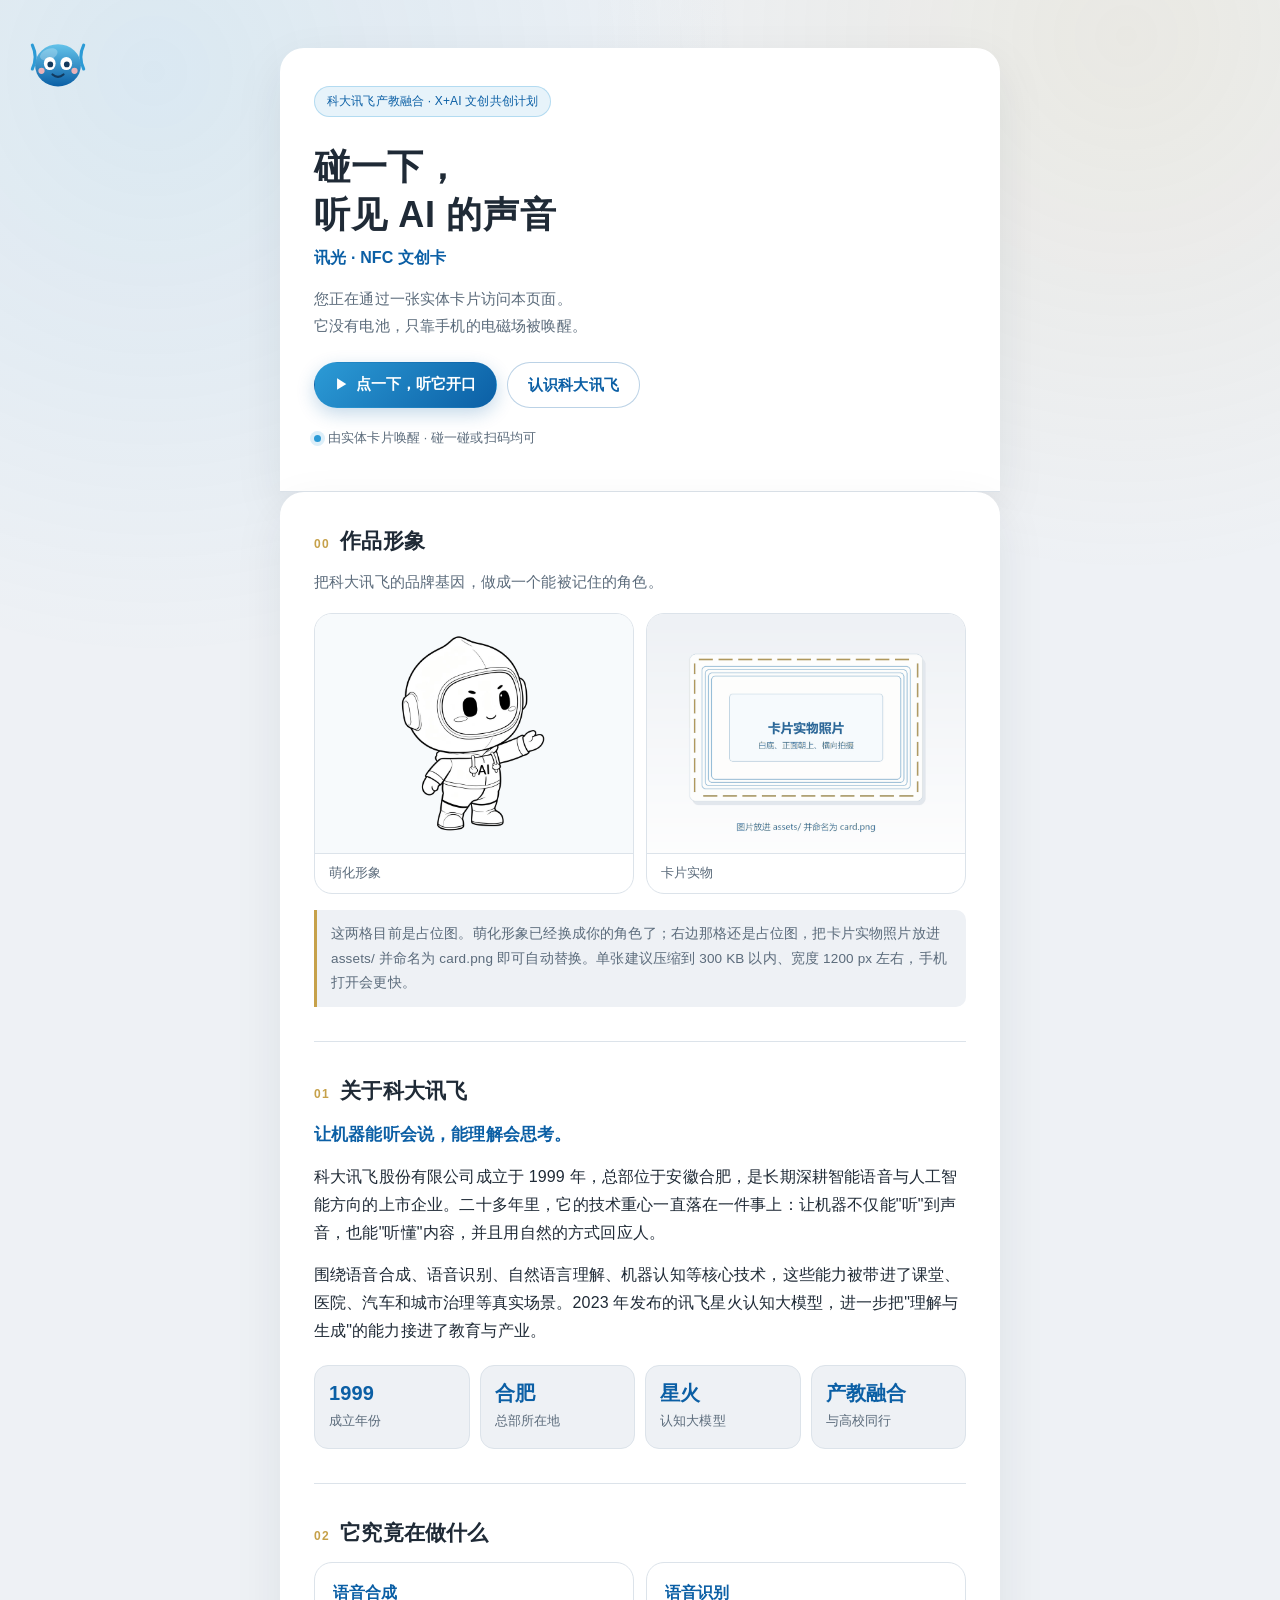
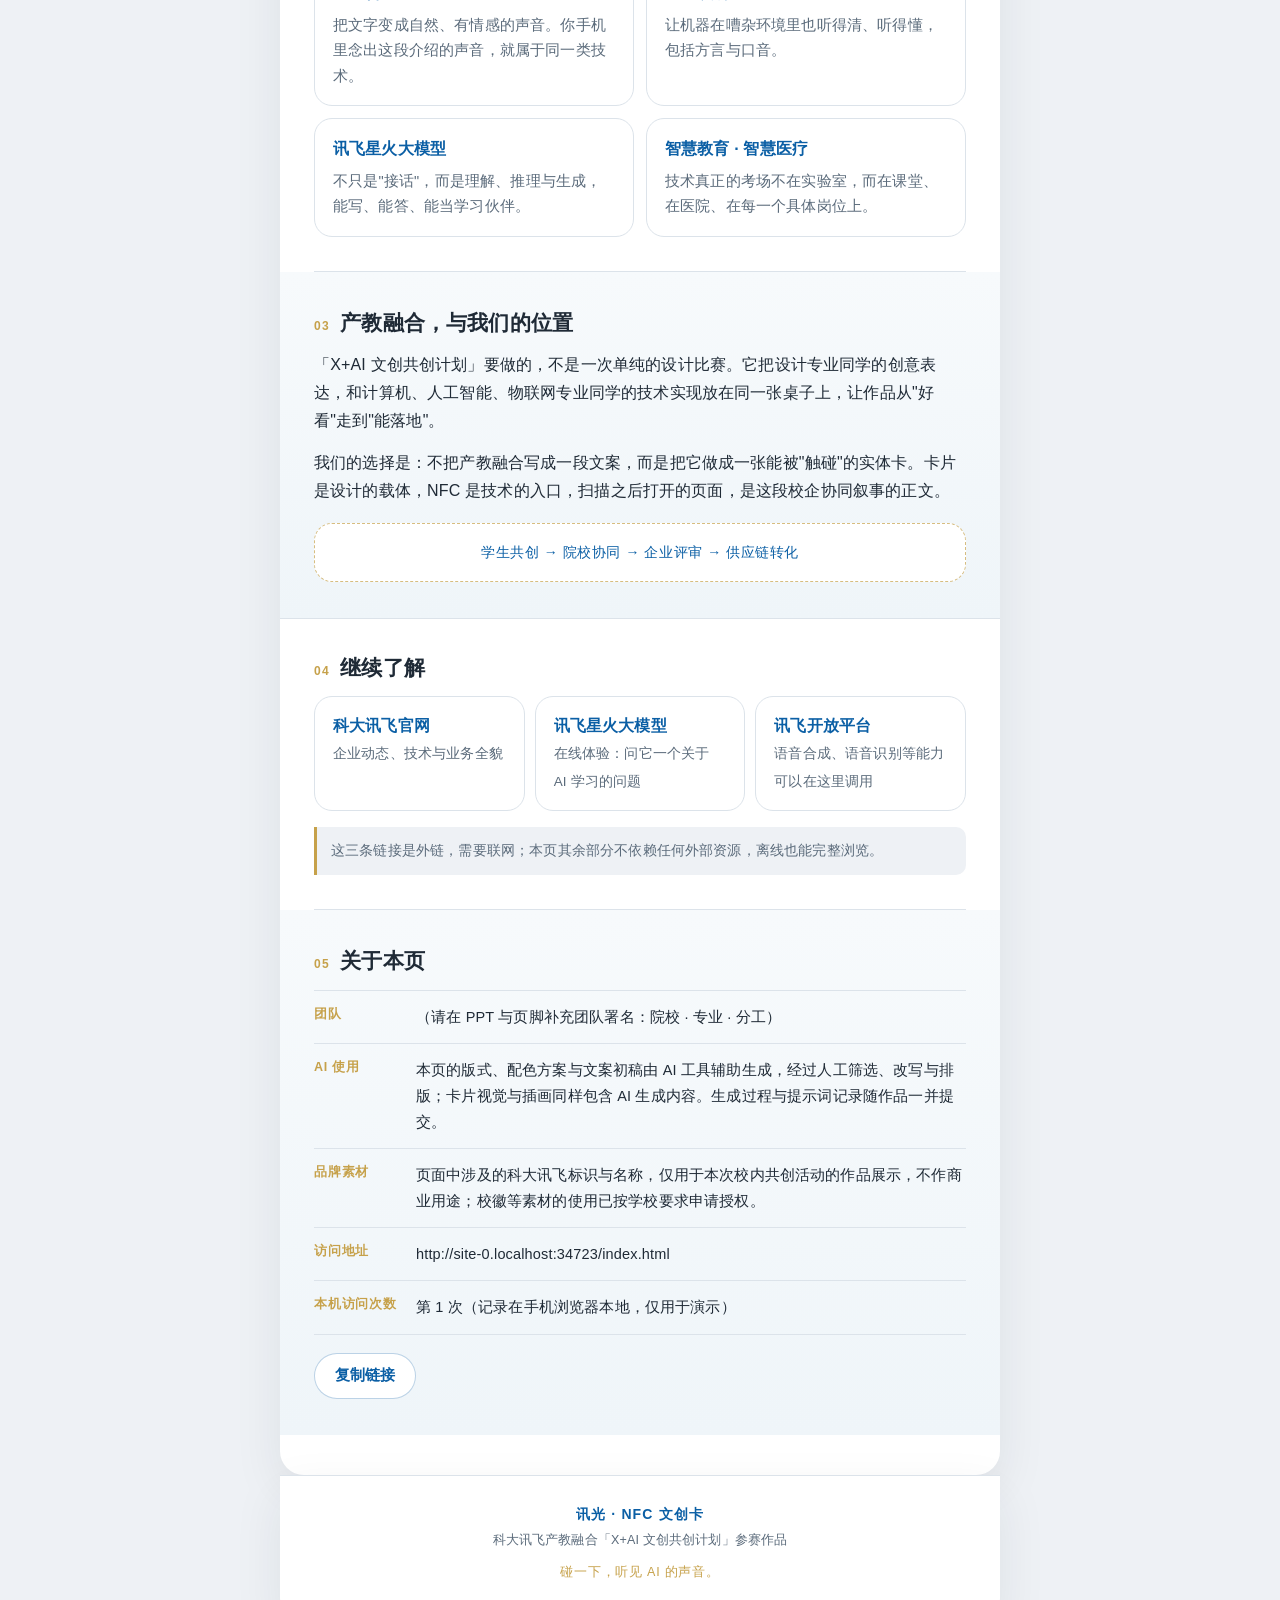
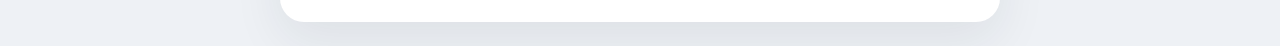
==== index.html @ 46e85885 "Remove voice section; new SVG mascot guide with auto hints and tap-to-close" ====
<!DOCTYPE html>
<html lang="zh-CN">
<head>
<meta charset="utf-8">
<meta name="viewport" content="width=device-width, initial-scale=1, viewport-fit=cover">
<title>讯光 · NFC 文创卡 | 科大讯飞产教融合 X+AI 共创计划</title>
<meta name="description" content="一张可以用手机碰开的文创卡：碰一下，认识科大讯飞，也看见产教融合里的自己。">
<meta name="theme-color" content="#0B5FA5">
<link rel="icon" href="assets/icon.svg" type="image/svg+xml">
<link rel="stylesheet" href="styles.css">
<noscript><style>[data-reveal]{opacity:1 !important;transform:none !important}</style></noscript>
</head>
<body>

<!-- ===================================================================
     作品：讯光 · NFC 文创卡
     用途：科大讯飞产教融合「X+AI 文创共创计划」参赛作品
     说明：纯静态页面，不依赖任何外部 CDN；联网或断网都能打开
     =================================================================== -->

<div class="grain" aria-hidden="true"></div>

<header class="hero">
  <div class="hero-top">
    <span class="badge">科大讯飞产教融合 · X+AI 文创共创计划</span>
  </div>

  

  <h1 class="hero-title">碰一下，<br>听见 AI 的声音</h1>
  <p class="hero-sub">讯光 · NFC 文创卡</p>
  <p class="hero-desc">您正在通过一张实体卡片访问本页面。<br>它没有电池，只靠手机的电磁场被唤醒。</p>

  <div class="hero-actions">
    <button id="tts-btn" class="btn btn-primary" type="button">
      <span class="btn-icon" aria-hidden="true">▶</span><span id="tts-label">点一下，听它开口</span>
    </button>
    <a class="btn btn-ghost" href="#about">认识科大讯飞</a>
  </div>

  <p class="hero-voice" id="hero-voice" hidden>
    <span class="bars" aria-hidden="true"><i></i><i></i><i></i><i></i><i></i></span>
    <span id="hero-voice-text">正在朗读…</span>
  </p>
  <p class="hero-more" id="hero-more" hidden><a href="#about">继续了解 →</a></p>

  <p class="nfc-flag"><span class="dot" aria-hidden="true"></span>由实体卡片唤醒 · 碰一碰或扫码均可</p>
</header>

<main>

  <section class="block showcase" id="showcase" data-reveal>
    <h2><span class="num">00</span>作品形象</h2>
    <p class="muted">把科大讯飞的品牌基因，做成一个能被记住的角色。</p>
    <div class="shots">
      <figure class="shot">
        <img src="assets/mascot.png" alt="科大讯飞萌化形象" loading="lazy">
        <figcaption>萌化形象</figcaption>
      </figure>
      <figure class="shot">
        <img src="assets/card.png" alt="NFC 文创卡实物照片" loading="lazy">
        <figcaption>卡片实物</figcaption>
      </figure>
    </div>
    <p class="hint">这两格目前是占位图。萌化形象已经换成你的角色了；右边那格还是占位图，把卡片实物照片放进 assets/ 并命名为 card.png 即可自动替换。单张建议压缩到 300 KB 以内、宽度 1200 px 左右，手机打开会更快。</p>
  </section>

  <section class="block" id="about" data-reveal>
    <h2><span class="num">01</span>关于科大讯飞</h2>
    <p class="lead">让机器能听会说，能理解会思考。</p>
    <!-- 以下事实性内容请以讯飞官方资料为准后定稿 -->
    <p>科大讯飞股份有限公司成立于 1999 年，总部位于安徽合肥，是长期深耕智能语音与人工智能方向的上市企业。二十多年里，它的技术重心一直落在一件事上：让机器不仅能"听"到声音，也能"听懂"内容，并且用自然的方式回应人。</p>
    <p>围绕语音合成、语音识别、自然语言理解、机器认知等核心技术，这些能力被带进了课堂、医院、汽车和城市治理等真实场景。2023 年发布的讯飞星火认知大模型，进一步把"理解与生成"的能力接进了教育与产业。</p>

    <ul class="facts">
      <li><strong>1999</strong><span>成立年份</span></li>
      <li><strong>合肥</strong><span>总部所在地</span></li>
      <li><strong>星火</strong><span>认知大模型</span></li>
      <li><strong>产教融合</strong><span>与高校同行</span></li>
    </ul>
  </section>

  <section class="block" data-reveal>
    <h2><span class="num">02</span>它究竟在做什么</h2>
    <div class="cards">
      <article class="card">
        <h3>语音合成</h3>
        <p>把文字变成自然、有情感的声音。你手机里念出这段介绍的声音，就属于同一类技术。</p>
      </article>
      <article class="card">
        <h3>语音识别</h3>
        <p>让机器在嘈杂环境里也听得清、听得懂，包括方言与口音。</p>
      </article>
      <article class="card">
        <h3>讯飞星火大模型</h3>
        <p>不只是"接话"，而是理解、推理与生成，能写、能答、能当学习伙伴。</p>
      </article>
      <article class="card">
        <h3>智慧教育 · 智慧医疗</h3>
        <p>技术真正的考场不在实验室，而在课堂、在医院、在每一个具体岗位上。</p>
      </article>
    </div>
  </section>

  <section class="block block-tint" data-reveal>
    <h2><span class="num">03</span>产教融合，与我们的位置</h2>
    <p>「X+AI 文创共创计划」要做的，不是一次单纯的设计比赛。它把设计专业同学的创意表达，和计算机、人工智能、物联网专业同学的技术实现放在同一张桌子上，让作品从"好看"走到"能落地"。</p>
    <p>我们的选择是：不把产教融合写成一段文案，而是把它做成一张能被"触碰"的实体卡。卡片是设计的载体，NFC 是技术的入口，扫描之后打开的页面，是这段校企协同叙事的正文。</p>
    <div class="quote">
      <p>学生共创 → 院校协同 → 企业评审 → 供应链转化</p>
    </div>
  </section>

  


  <section class="block" data-reveal>
    <h2><span class="num">04</span>继续了解</h2>
    <div class="links">
      <a class="link-card" href="https://www.iflytek.com/" target="_blank" rel="noreferrer">
        <strong>科大讯飞官网</strong><span>企业动态、技术与业务全貌</span>
      </a>
      <a class="link-card" href="https://xinghuo.xfyun.cn/" target="_blank" rel="noreferrer">
        <strong>讯飞星火大模型</strong><span>在线体验：问它一个关于 AI 学习的问题</span>
      </a>
      <a class="link-card" href="https://www.xfyun.cn/" target="_blank" rel="noreferrer">
        <strong>讯飞开放平台</strong><span>语音合成、语音识别等能力可以在这里调用</span>
      </a>
    </div>
    <p class="hint">这三条链接是外链，需要联网；本页其余部分不依赖任何外部资源，离线也能完整浏览。</p>
  </section>

  <section class="block block-tint" id="about-page" data-reveal>
    <h2><span class="num">05</span>关于本页</h2>
    <div class="spec">
      <div class="spec-row"><span class="spec-k">团队</span><span class="spec-v" id="team-line">（请在 PPT 与页脚补充团队署名：院校 · 专业 · 分工）</span></div>
      <div class="spec-row"><span class="spec-k">AI 使用</span><span class="spec-v">本页的版式、配色方案与文案初稿由 AI 工具辅助生成，经过人工筛选、改写与排版；卡片视觉与插画同样包含 AI 生成内容。生成过程与提示词记录随作品一并提交。</span></div>
      <div class="spec-row"><span class="spec-k">品牌素材</span><span class="spec-v">页面中涉及的科大讯飞标识与名称，仅用于本次校内共创活动的作品展示，不作商业用途；校徽等素材的使用已按学校要求申请授权。</span></div>
      <div class="spec-row"><span class="spec-k">访问地址</span><span class="spec-v" id="origin-line">—</span></div>
      <div class="spec-row"><span class="spec-k">本机访问次数</span><span class="spec-v" id="visit-line">—</span></div>
    </div>
    <div class="share-row">
      <button id="copy-btn" class="btn btn-ghost" type="button">复制链接</button>
    </div>
  </section>

</main>

<footer class="foot">
  <p class="foot-title">讯光 · NFC 文创卡</p>
  <p>科大讯飞产教融合「X+AI 文创共创计划」参赛作品</p>
  <p class="foot-note">碰一下，听见 AI 的声音。</p>
</footer>

<!-- ============================ 浮窗导览员 ============================ -->
<audio id="voice-audio" preload="auto" src="assets/voice/line01.mp3"></audio>

<div class="buddy-wrap" id="buddy-wrap">
  <div class="buddy-menu" id="buddy-menu" hidden role="menu" aria-label="快捷动作">
    <button type="button" role="menuitem" data-go="#about" data-say="assets/voice/nav01.mp3"
            data-text="好，我们去看科大讯飞在做什么。">带我看讯飞在做什么</button>
    <button type="button" role="menuitem" data-say="assets/voice/nav02.mp3" data-then-hook="1"
            data-text="这就是这张卡的声音，一起听。">听听我能念什么</button>
    <button type="button" role="menuitem" data-go="#showcase" data-say="assets/voice/nav03.mp3"
            data-text="先看看我长什么样。">先看看我长什么样</button>
    <button type="button" role="menuitem" data-go="#about-page" data-say="assets/voice/nav04.mp3"
            data-text="这个作品的来龙去脉，都写在这一页。">这个作品的来龙去脉</button>
  </div>
  <p class="buddy-bubble" id="buddy-bubble" hidden></p>
  <div class="buddy" id="buddy" role="button" tabindex="0"
       aria-label="页面向导：点一下打开快捷动作，再点一下收起，长按可以和我说话"></div>
</div>

<script src="app.js"></script>
</body>
</html>
---- styles.css ----
/* =====================================================================
   讯光 · NFC 文创卡 —— 页面样式
   配色与实体卡同源：白底 + 沉金饰边 + 青蓝图文
   ===================================================================== */

:root{
  --paper:#FFFFFF;
  --mist:#EEF1F5;
  --ink:#1F2A36;
  --ink-soft:#5B6B7B;
  --blue:#0B5FA5;
  --blue-deep:#083F6E;
  --cyan:#2C9BD6;
  --cyan-soft:#E7F3FA;
  --gold:#C6A14A;
  --line:#DCE3EA;
  --radius:18px;
  --maxw:720px;
}

*{box-sizing:border-box}

html{-webkit-text-size-adjust:100%}

body{
  margin:0;
  background:var(--mist);
  color:var(--ink);
  font-family:"PingFang SC","HarmonyOS Sans SC","Microsoft YaHei","Noto Sans SC",
              -apple-system,BlinkMacSystemFont,"Segoe UI",Roboto,sans-serif;
  font-size:16px;
  line-height:1.75;
  letter-spacing:.01em;
  -webkit-font-smoothing:antialiased;
}

.grain{
  position:fixed;inset:0;pointer-events:none;z-index:0;
  background:
    radial-gradient(circle at 12% 8%,rgba(44,155,214,.10),transparent 42%),
    radial-gradient(circle at 88% 4%,rgba(198,161,74,.10),transparent 38%);
}

/* ------------------------------------------------------------ 结构 */
.hero,main,.foot{position:relative;z-index:1}

.hero,main{
  max-width:var(--maxw);
  margin:0 auto;
  background:var(--paper);
}

main{padding:0 22px 34px}

/* ------------------------------------------------------------ 封面 */
.hero{
  padding:30px 22px 34px;
  border-bottom:1px solid var(--line);
  text-align:left;
}

.hero-top{display:flex;justify-content:space-between;align-items:center;gap:12px}

.badge{
  display:inline-block;
  font-size:12px;
  line-height:1.6;
  color:var(--blue);
  background:var(--cyan-soft);
  border:1px solid rgba(44,155,214,.28);
  border-radius:999px;
  padding:5px 12px;
}

.hero-title{
  margin:26px 0 6px;
  font-size:30px;
  line-height:1.32;
  letter-spacing:.02em;
  font-weight:700;
}

.hero-sub{
  margin:0;
  font-size:16px;
  color:var(--blue);
  font-weight:600;
}

.hero-desc{
  margin:14px 0 0;
  color:var(--ink-soft);
  font-size:14.5px;
  line-height:1.85;
}

.hero-actions{
  display:flex;
  flex-wrap:wrap;
  gap:10px;
  margin-top:22px;
}

.nfc-flag{
  display:inline-flex;
  align-items:center;
  gap:7px;
  margin:20px 0 0;
  font-size:12.5px;
  color:var(--ink-soft);
}

.dot{
  width:7px;height:7px;border-radius:50%;
  background:var(--cyan);
  box-shadow:0 0 0 4px rgba(44,155,214,.16);
  animation:pulse 2.4s ease-in-out infinite;
}

@keyframes pulse{
  0%,100%{box-shadow:0 0 0 4px rgba(44,155,214,.16)}
  50%{box-shadow:0 0 0 9px rgba(44,155,214,.04)}
}

/* ------------------------------------------------------------ 按钮 */
.btn{
  display:inline-flex;
  align-items:center;
  justify-content:center;
  gap:8px;
  min-height:46px;
  padding:0 20px;
  border-radius:999px;
  border:1px solid transparent;
  font-size:15px;
  font-weight:600;
  font-family:inherit;
  text-decoration:none;
  cursor:pointer;
  transition:transform .15s ease,box-shadow .2s ease,background .2s ease;
}

.btn:active{transform:translateY(1px)}

.btn-primary{
  color:#fff;
  background:linear-gradient(135deg,var(--cyan),var(--blue));
  box-shadow:0 6px 18px rgba(11,95,165,.24);
}

.btn-ghost{
  color:var(--blue);
  background:#fff;
  border-color:rgba(11,95,165,.28);
}

.btn-ghost:hover{background:var(--cyan-soft)}

.btn-light{color:var(--blue-deep);background:#fff}

.btn-outline-light{
  color:#fff;background:transparent;border-color:rgba(255,255,255,.55);
}

.btn-icon{font-size:13px}

/* ------------------------------------------------------------ 章节 */
.block{
  padding:34px 0;
  border-bottom:1px solid var(--line);
}

.block:last-of-type{border-bottom:none}

.block h2{
  display:flex;
  align-items:baseline;
  gap:10px;
  margin:0 0 14px;
  font-size:21px;
  line-height:1.4;
  font-weight:700;
}

.block h2 .num{
  font-size:12px;
  font-weight:700;
  letter-spacing:.12em;
  color:var(--gold);
}

.block p{margin:0 0 14px;color:var(--ink)}

.block p:last-child{margin-bottom:0}

.lead{
  font-size:17px;
  font-weight:600;
  color:var(--blue) !important;
}

.muted{color:var(--ink-soft) !important;font-size:14.5px}

.small{font-size:13.5px;color:var(--ink-soft) !important;line-height:1.8}

.hint{
  margin-top:16px !important;
  padding:12px 14px;
  font-size:13.5px;
  line-height:1.8;
  color:var(--ink-soft) !important;
  background:var(--mist);
  border-left:3px solid var(--gold);
  border-radius:0 10px 10px 0;
}

.block-tint{
  margin:0 -22px;
  padding:34px 22px;
  background:linear-gradient(180deg,#F7FAFC,#EFF5F9);
}

.block-deep{
  margin:0 -22px;
  padding:34px 22px;
  color:#fff;
  background:linear-gradient(150deg,var(--blue-deep),var(--blue));
}

.block-deep h2{color:#fff}

.block-deep h2 .num{color:rgba(255,255,255,.6)}

.block-deep p{color:rgba(255,255,255,.92)}

/* ------------------------------------------------------------ 数据条 */
.facts{
  display:grid;
  grid-template-columns:repeat(2,1fr);
  gap:10px;
  margin:20px 0 0;
  padding:0;
  list-style:none;
}

.facts li{
  padding:14px;
  background:var(--mist);
  border-radius:14px;
  border:1px solid var(--line);
}

.facts strong{
  display:block;
  font-size:20px;
  line-height:1.3;
  color:var(--blue);
}

.facts span{font-size:12.5px;color:var(--ink-soft)}

/* ------------------------------------------------------------ 卡片 */
.cards{
  display:grid;
  grid-template-columns:1fr;
  gap:12px;
}

.card{
  padding:16px 18px;
  background:#fff;
  border:1px solid var(--line);
  border-radius:var(--radius);
  transition:border-color .2s ease,transform .2s ease,box-shadow .2s ease;
}

.card:hover{
  border-color:rgba(44,155,214,.45);
  transform:translateY(-2px);
  box-shadow:0 10px 24px rgba(31,42,54,.07);
}

.card h3{
  margin:0 0 6px;
  font-size:16px;
  font-weight:700;
  color:var(--blue);
}

.card p{margin:0;font-size:14.5px;color:var(--ink-soft)}

/* ------------------------------------------------------------ 引言 */
.quote{
  margin-top:18px;
  padding:16px 18px;
  background:#fff;
  border:1px dashed rgba(198,161,74,.7);
  border-radius:var(--radius);
}

.quote p{
  margin:0;
  font-size:14px;
  text-align:center;
  color:var(--blue);
  letter-spacing:.04em;
}

/* ------------------------------------------------------------ 规格表 */
.spec{border-top:1px solid var(--line)}

.spec-row{
  display:grid;
  grid-template-columns:1fr;
  gap:2px;
  padding:13px 0;
  border-bottom:1px solid var(--line);
}

.spec-k{
  font-size:12.5px;
  font-weight:700;
  letter-spacing:.06em;
  color:var(--gold);
}

.spec-v{font-size:14.5px;line-height:1.8;color:var(--ink)}

/* ------------------------------------------------------------ 语音区 */
.voice{display:flex;flex-wrap:wrap;gap:10px;margin:6px 0 16px}

/* ------------------------------------------------------------ 链接 */
.links{display:grid;grid-template-columns:1fr;gap:10px}

.link-card{
  display:block;
  padding:15px 18px;
  background:#fff;
  border:1px solid var(--line);
  border-radius:var(--radius);
  text-decoration:none;
  color:inherit;
  transition:border-color .2s ease,transform .2s ease;
}

.link-card:hover{border-color:rgba(44,155,214,.5);transform:translateY(-2px)}

.link-card strong{
  display:block;
  font-size:15.5px;
  color:var(--blue);
}

.link-card span{font-size:13.5px;color:var(--ink-soft)}

/* ------------------------------------------------------------ 分享 */
.share-row{display:flex;flex-wrap:wrap;gap:10px;margin-top:18px}

/* ------------------------------------------------------------ 页脚 */
.foot{
  max-width:var(--maxw);
  margin:0 auto;
  padding:26px 22px 40px;
  background:var(--paper);
  border-top:1px solid var(--line);
  text-align:center;
}

.foot p{margin:0 0 4px;font-size:12.5px;color:var(--ink-soft)}

.foot-title{
  font-size:14px !important;
  font-weight:700;
  color:var(--blue) !important;
  letter-spacing:.08em;
}

.foot-note{margin-top:10px !important;color:var(--gold) !important;letter-spacing:.06em}

/* ------------------------------------------------------------ 入场动画 */
[data-reveal]{
  opacity:0;
  transform:translateY(14px);
  transition:opacity .6s ease,transform .6s ease;
}

[data-reveal].is-visible{opacity:1;transform:none}

@media (prefers-reduced-motion:reduce){
  [data-reveal]{opacity:1;transform:none;transition:none}
  .dot{animation:none}
}

/* ------------------------------------------------------------ 大屏 */
@media (min-width:760px){
  body{padding:24px 0}

  .hero,main,.foot{
    border-radius:24px;
    box-shadow:0 18px 50px rgba(31,42,54,.08);
  }

  .hero{margin-top:24px;border-radius:24px 24px 0 0;padding:38px 34px 40px}
  main{padding:0 34px 40px}
  .block-tint,.block-deep{margin:0 -34px;padding:36px 34px}
  .foot{border-radius:0 0 24px 24px;padding:26px 34px 34px}

  .hero-title{font-size:36px}
  .cards{grid-template-columns:repeat(2,1fr)}
  .facts{grid-template-columns:repeat(4,1fr)}
  .links{grid-template-columns:repeat(3,1fr)}
  .spec-row{grid-template-columns:88px 1fr;gap:14px;align-items:start}
}

/* ------------------------------------------------------------ 作品形象 */
.shots{display:grid;grid-template-columns:1fr;gap:12px;margin:18px 0 0}

.shot{
  margin:0;
  border:1px solid var(--line);
  border-radius:var(--radius);
  overflow:hidden;
  background:#fff;
}

.shot img{
  display:block;
  width:100%;
  height:auto;
  aspect-ratio:4 / 3;
  object-fit:cover;
  background:var(--mist);
}

.shot figcaption{
  padding:9px 14px;
  font-size:12.5px;
  color:var(--ink-soft);
  border-top:1px solid var(--line);
}

.figure{margin:18px 0 0}

.figure img{
  display:block;
  width:100%;
  height:auto;
  border:1px solid var(--line);
  border-radius:var(--radius);
  background:#fff;
}

.figure figcaption{
  margin-top:8px;
  font-size:12.5px;
  line-height:1.7;
  color:var(--ink-soft);
}

@media (min-width:760px){
  .shots{grid-template-columns:1fr 1fr}
}

/* ------------------------------------------------------------ 声音体验 */
.hero-voice{
  display:flex;
  align-items:center;
  gap:10px;
  margin:16px 0 0;
  font-size:13.5px;
  line-height:1.6;
  color:var(--blue);
}

.hero-voice[hidden]{display:none}

.bars{display:inline-flex;align-items:flex-end;gap:3px;height:16px;flex:0 0 auto}

.bars i{
  display:block;
  width:3px;
  height:5px;
  background:var(--cyan);
  border-radius:2px;
  animation:bar 900ms ease-in-out infinite;
}

.bars i:nth-child(2){animation-delay:110ms}
.bars i:nth-child(3){animation-delay:220ms}
.bars i:nth-child(4){animation-delay:330ms}
.bars i:nth-child(5){animation-delay:440ms}

@keyframes bar{
  0%,100%{height:5px}
  50%{height:16px}
}

.hero-more{margin:12px 0 0;font-size:13.5px}

.hero-more a{
  color:var(--blue);
  text-decoration:none;
  border-bottom:1px solid rgba(11,95,165,.35);
}

.btn.is-calling{animation:call 1.9s ease-in-out infinite}

@keyframes call{
  0%,100%{box-shadow:0 6px 18px rgba(11,95,165,.24)}
  50%{box-shadow:0 6px 18px rgba(11,95,165,.24),0 0 0 9px rgba(44,155,214,.14)}
}

.player{margin-top:18px}

.player-bar{display:flex;flex-wrap:wrap;gap:10px;align-items:center}

.speed{
  display:inline-flex;
  border:1px solid rgba(255,255,255,.45);
  border-radius:999px;
  overflow:hidden;
}

.speed button{
  background:transparent;
  border:0;
  color:#fff;
  font-family:inherit;
  font-size:13px;
  padding:9px 15px;
  cursor:pointer;
}

.speed button.is-on{background:#fff;color:var(--blue-deep);font-weight:700}

.lines{
  counter-reset:line;
  margin:18px 0 0;
  padding:0;
  list-style:none;
  display:grid;
  gap:10px;
}

.lines li{
  position:relative;
  padding:12px 14px 12px 44px;
  border-radius:14px;
  background:rgba(255,255,255,.08);
  border:1px solid rgba(255,255,255,.14);
  font-size:14.5px;
  line-height:1.7;
  color:rgba(255,255,255,.82);
  transition:background .25s ease,color .25s ease,border-color .25s ease;
}

.lines li::before{
  counter-increment:line;
  content:counter(line);
  position:absolute;
  left:15px;
  top:12px;
  font-size:12px;
  color:rgba(255,255,255,.5);
}

.lines li.is-on{
  background:#fff;
  color:var(--blue-deep);
  border-color:#fff;
  box-shadow:0 10px 24px rgba(0,0,0,.14);
}

.lines li.is-on::before{color:var(--gold)}

#voice-audio{display:none}

.block-deep .small{color:rgba(255,255,255,.74) !important}

@media (prefers-reduced-motion:reduce){
  .bars i{animation:none}
  .btn.is-calling{animation:none}
}

/* ------------------------------------------------------------ 浮窗导览员 */
.buddy-wrap{
  position:fixed;
  right:16px;
  bottom:18px;
  width:76px;
  z-index:60;
  touch-action:none;
  -webkit-tap-highlight-color:transparent;
}

.buddy{
  width:76px;
  height:76px;
  cursor:grab;
  display:grid;
  place-items:center;
  animation:bob 3.4s ease-in-out infinite;
  transition:transform .18s ease;
}

.buddy img{
  width:100%;
  height:auto;
  pointer-events:none;
  user-select:none;
  filter:drop-shadow(0 6px 10px rgba(31,42,54,.18)) drop-shadow(0 0 6px #fff) drop-shadow(0 0 14px rgba(255,255,255,.9));
}

.buddy-wrap.is-dragging .buddy{cursor:grabbing;animation:none;transform:scale(1.06) rotate(-4deg)}

.buddy.is-speaking{animation:talk .5s ease-in-out infinite}

.buddy.is-pop{animation:pop .34s ease}

.buddy.is-calling{animation:call2 1.4s ease-in-out infinite}

.buddy:focus-visible{outline:2px solid var(--cyan);outline-offset:4px;border-radius:50%}

@keyframes bob{
  0%,100%{transform:translateY(0) rotate(-1.5deg)}
  50%{transform:translateY(-7px) rotate(1.5deg)}
}

@keyframes talk{
  0%,100%{transform:translateY(0) scale(1)}
  50%{transform:translateY(-4px) scale(1.04)}
}

@keyframes pop{
  0%{transform:scale(1)}
  45%{transform:scale(1.12)}
  100%{transform:scale(1)}
}

@keyframes call2{
  0%,100%{transform:scale(1)}
  50%{transform:scale(1.09)}
}

.buddy-bubble{
  position:absolute;
  bottom:calc(100% + 10px);
  right:0;
  width:210px;
  margin:0;
  padding:11px 13px;
  background:#fff;
  color:var(--ink);
  font-size:13.5px;
  line-height:1.65;
  border-radius:14px 14px 4px 14px;
  box-shadow:0 12px 28px rgba(31,42,54,.16);
  border:1px solid var(--line);
}

.buddy-bubble[hidden]{display:none}

.buddy-menu{
  position:absolute;
  bottom:calc(100% + 10px);
  right:0;
  width:220px;
  padding:8px;
  background:#fff;
  border:1px solid var(--line);
  border-radius:16px;
  box-shadow:0 16px 34px rgba(31,42,54,.18);
  display:grid;
  gap:4px;
}

.buddy-menu[hidden]{display:none}

.buddy-menu button{
  display:block;
  width:100%;
  text-align:left;
  padding:11px 12px;
  border:0;
  border-radius:11px;
  background:transparent;
  color:var(--ink);
  font-family:inherit;
  font-size:14px;
  line-height:1.5;
  cursor:pointer;
}

.buddy-menu button:hover{background:var(--cyan-soft);color:var(--blue)}

.buddy-wrap.on-left .buddy-bubble,
.buddy-wrap.on-left .buddy-menu{right:auto;left:0;border-radius:14px 14px 14px 4px}

@media (prefers-reduced-motion:reduce){
  .buddy,.buddy.is-speaking,.buddy.is-pop,.buddy.is-calling{animation:none}
}

@media (min-width:760px){
  .buddy-wrap{width:88px}
  .buddy{width:88px;height:88px}
}

/* ------------------------------------------------------------ 浮窗形象（内联 SVG） */
.bd-svg{display:block;width:100%;height:100%;overflow:visible}

.bd-eyes{animation:bdBlink 5.2s ease-in-out infinite;transform-box:fill-box;transform-origin:center}
@keyframes bdBlink{0%,91%,100%{transform:scaleY(1)}94%{transform:scaleY(.12)}}

.bd-wave .bd-arc path{animation:bdArc 1.9s ease-in-out infinite;transform-box:fill-box;transform-origin:center}
.bd-wave .bd-arc path:last-child{animation-delay:.18s}
@keyframes bdArc{0%,100%{opacity:.3;transform:scale(.92)}50%{opacity:1;transform:scale(1.04)}}

.bd-spark .bd-spin{animation:bdTilt 5.4s ease-in-out infinite;transform-box:view-box;transform-origin:48px 48px}
@keyframes bdTilt{0%,100%{transform:rotate(-9deg) scale(1)}50%{transform:rotate(9deg) scale(1.05)}}
.bd-spark .bd-sat{animation:bdOrbit 7s linear infinite;transform-box:view-box;transform-origin:48px 48px}
.bd-spark .bd-sat2{animation:bdOrbit 11s linear infinite reverse;transform-box:view-box;transform-origin:48px 48px}
@keyframes bdOrbit{to{transform:rotate(360deg)}}

.bd-blink{animation:bdPulse 2.2s ease-in-out infinite;transform-box:fill-box;transform-origin:center}
@keyframes bdPulse{0%,100%{opacity:1;transform:scale(1)}50%{opacity:.45;transform:scale(.78)}}

.bd-nfc{animation:bdNfc 2.4s ease-in-out infinite}
@keyframes bdNfc{0%,100%{opacity:.35}50%{opacity:1}}

.bd-card .bd-wings path{animation:bdFlap 1.7s ease-in-out infinite}
.bd-card .bd-wings path:first-child{transform-box:fill-box;transform-origin:right center}
.bd-card .bd-wings path:last-child{transform-box:fill-box;transform-origin:left center}
@keyframes bdFlap{0%,100%{transform:rotate(0) scaleX(1)}50%{transform:rotate(-13deg) scaleX(.84)}}

/* 说话时动得更快一点 */
.buddy.is-speaking .bd-arc path,
.buddy.is-speaking .bd-nfc{animation-duration:.8s}
.buddy.is-speaking .bd-eyes{animation-duration:1.6s}

@media (prefers-reduced-motion:reduce){
  .bd-eyes,.bd-arc path,.bd-spin,.bd-sat,.bd-sat2,.bd-blink,.bd-nfc,.bd-wings path{animation:none}
}

.buddy svg{width:100%;height:100%;display:block}
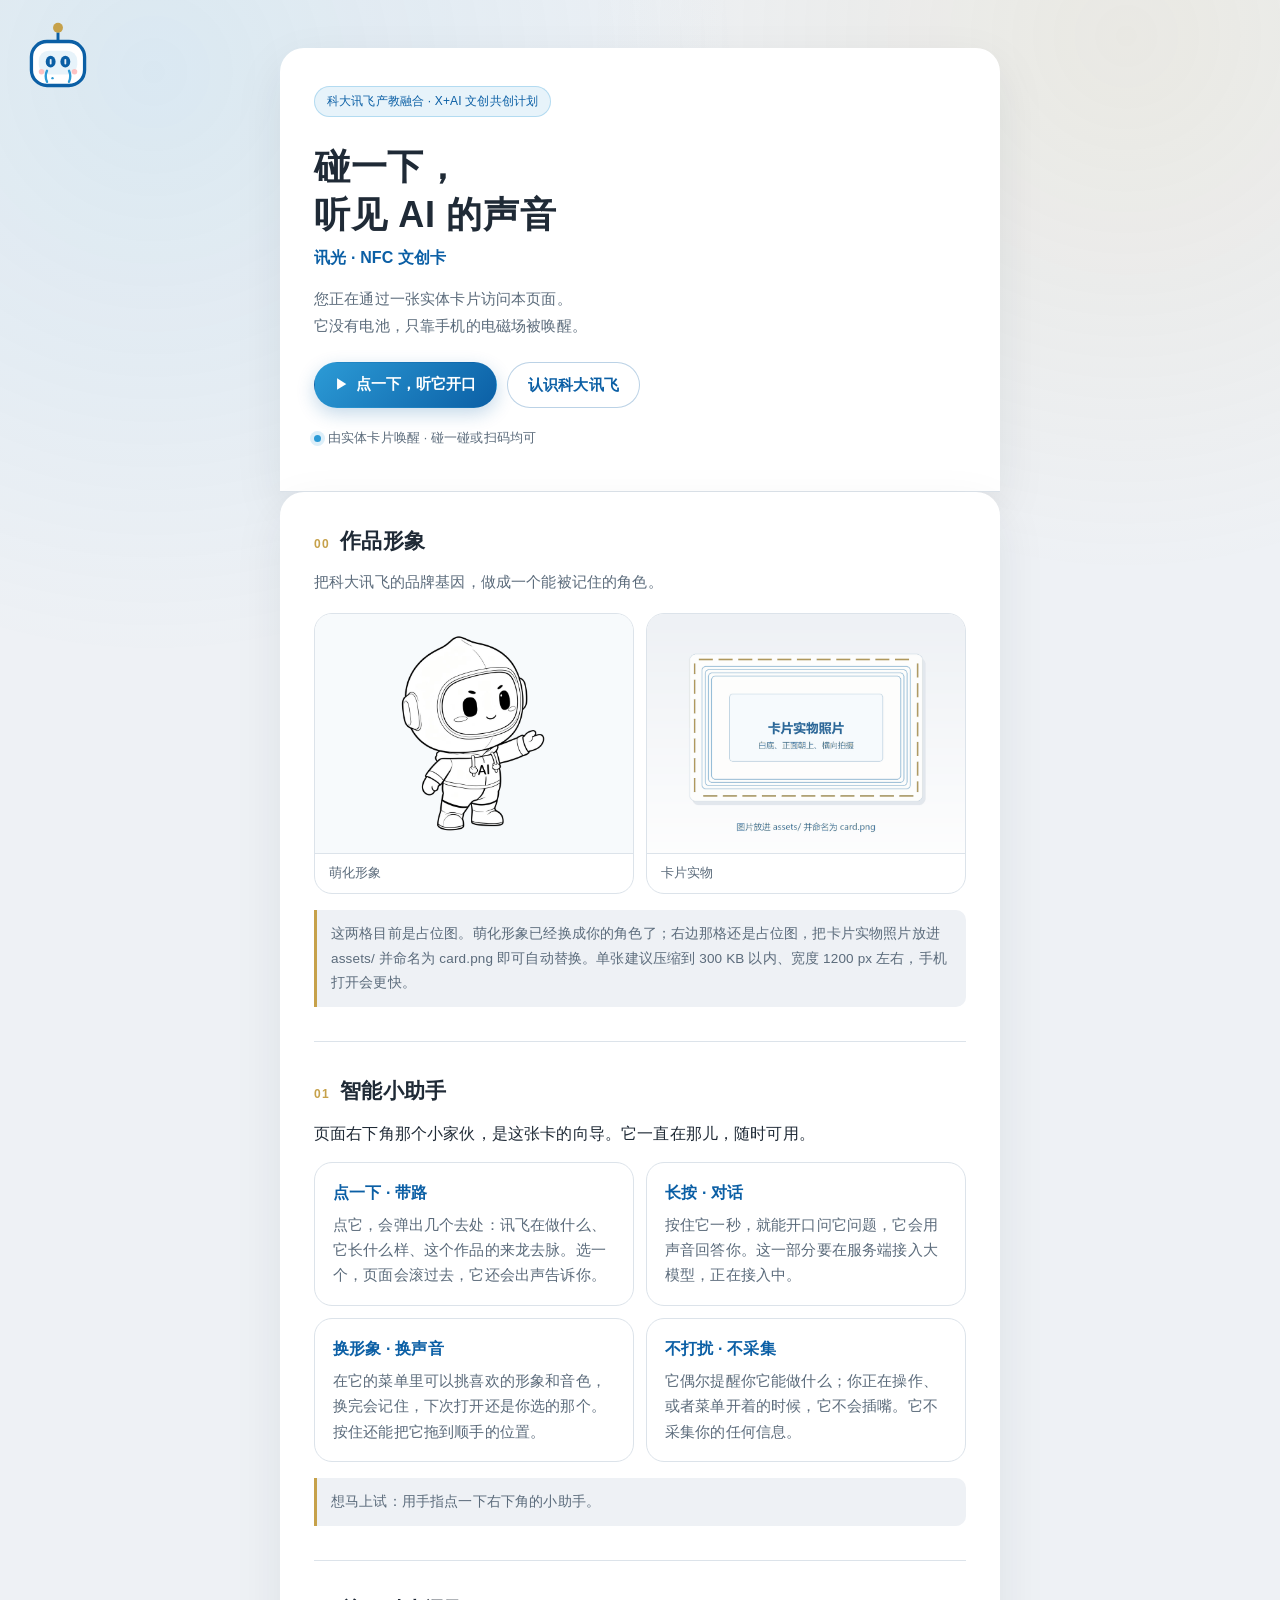
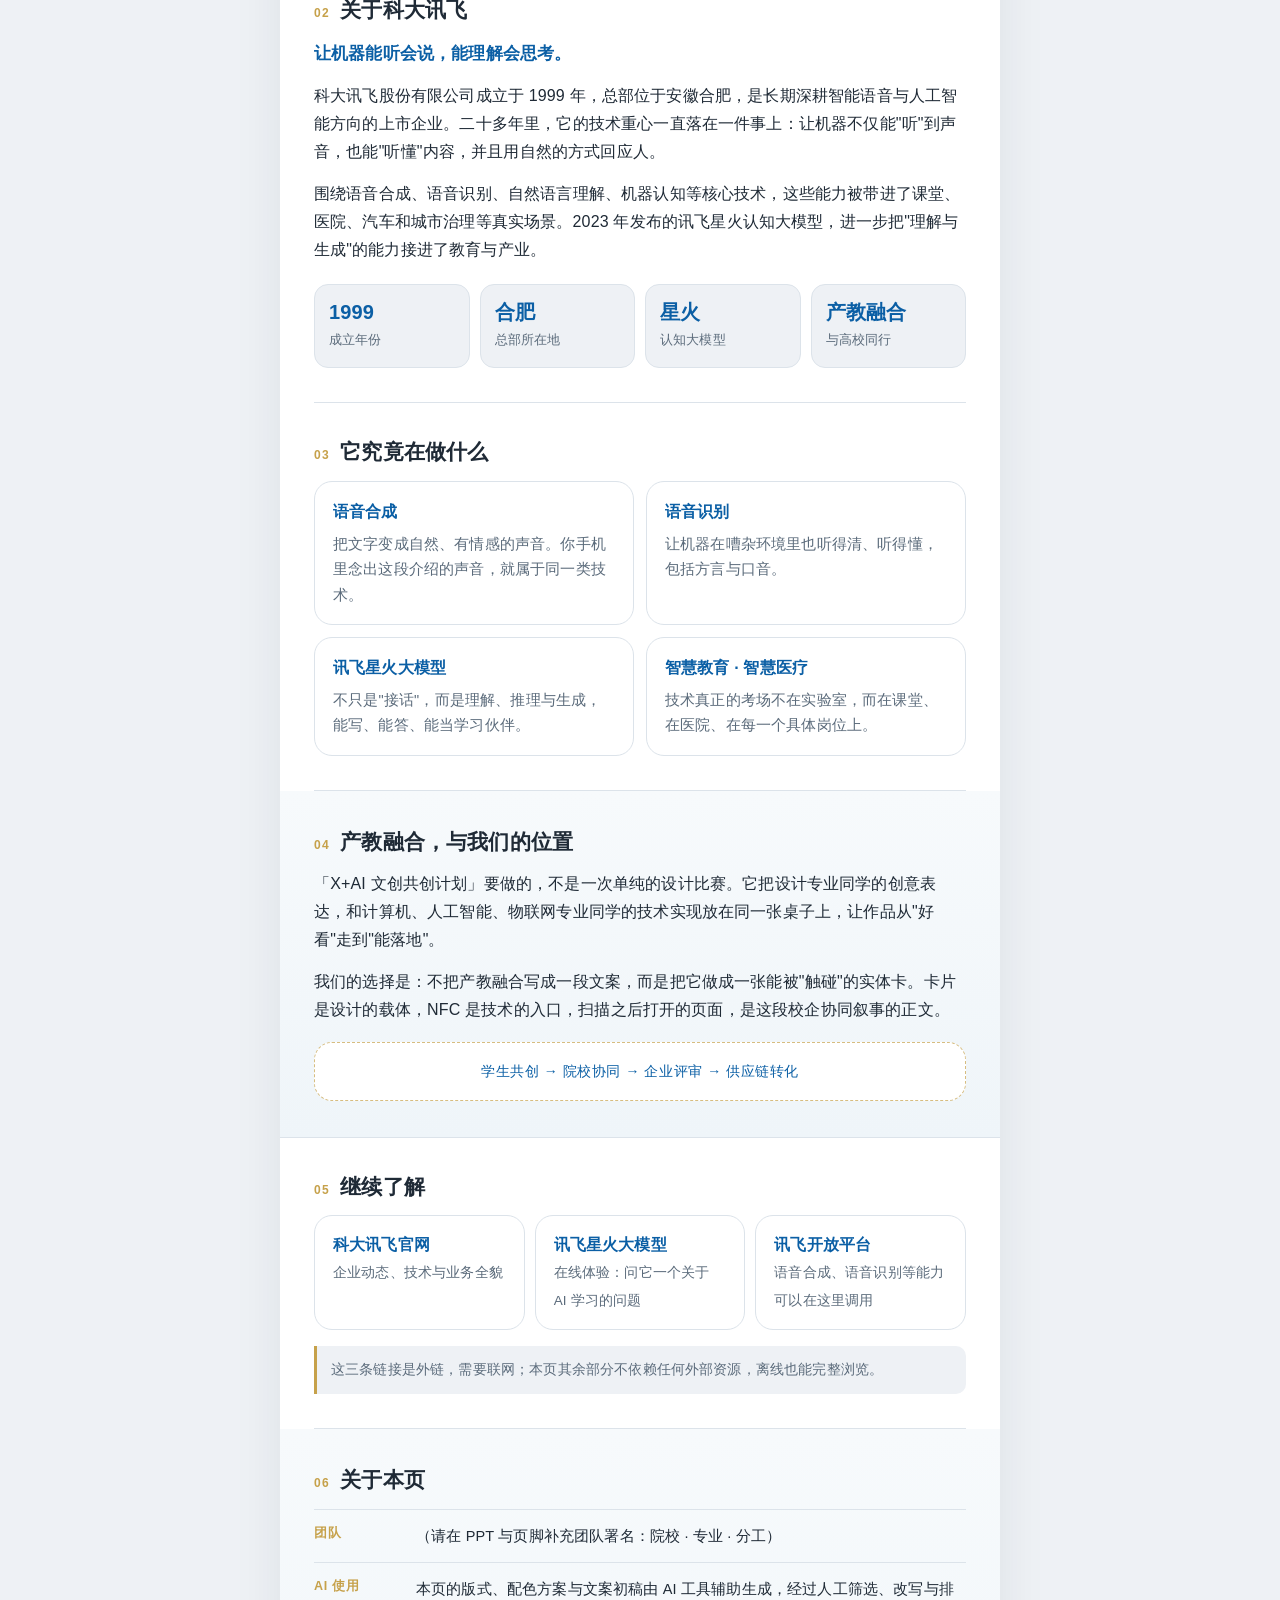
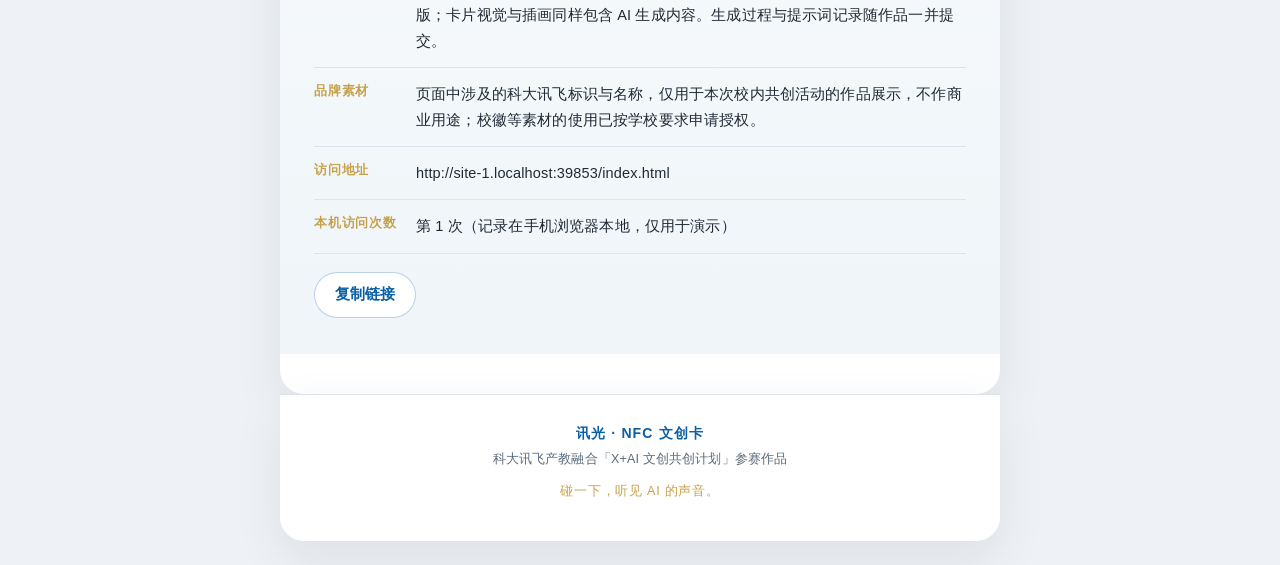
==== commit f5c0e725: "Add style/voice switchers in the assistant menu; no autoplay; new assistant section" ====
--- a/index.html
+++ b/index.html
@@ -65,8 +65,32 @@
     <p class="hint">这两格目前是占位图。萌化形象已经换成你的角色了；右边那格还是占位图，把卡片实物照片放进 assets/ 并命名为 card.png 即可自动替换。单张建议压缩到 300 KB 以内、宽度 1200 px 左右，手机打开会更快。</p>
   </section>
 
+  <section class="block" id="assistant" data-reveal>
+    <h2><span class="num">01</span>智能小助手</h2>
+    <p>页面右下角那个小家伙，是这张卡的向导。它一直在那儿，随时可用。</p>
+    <div class="cards">
+      <article class="card">
+        <h3>点一下 · 带路</h3>
+        <p>点它，会弹出几个去处：讯飞在做什么、它长什么样、这个作品的来龙去脉。选一个，页面会滚过去，它还会出声告诉你。</p>
+      </article>
+      <article class="card">
+        <h3>长按 · 对话</h3>
+        <p>按住它一秒，就能开口问它问题，它会用声音回答你。这一部分要在服务端接入大模型，正在接入中。</p>
+      </article>
+      <article class="card">
+        <h3>换形象 · 换声音</h3>
+        <p>在它的菜单里可以挑喜欢的形象和音色，换完会记住，下次打开还是你选的那个。按住还能把它拖到顺手的位置。</p>
+      </article>
+      <article class="card">
+        <h3>不打扰 · 不采集</h3>
+        <p>它偶尔提醒你它能做什么；你正在操作、或者菜单开着的时候，它不会插嘴。它不采集你的任何信息。</p>
+      </article>
+    </div>
+    <p class="hint">想马上试：用手指点一下右下角的小助手。</p>
+  </section>
+
   <section class="block" id="about" data-reveal>
-    <h2><span class="num">01</span>关于科大讯飞</h2>
+    <h2><span class="num">02</span>关于科大讯飞</h2>
     <p class="lead">让机器能听会说，能理解会思考。</p>
     <!-- 以下事实性内容请以讯飞官方资料为准后定稿 -->
     <p>科大讯飞股份有限公司成立于 1999 年，总部位于安徽合肥，是长期深耕智能语音与人工智能方向的上市企业。二十多年里，它的技术重心一直落在一件事上：让机器不仅能"听"到声音，也能"听懂"内容，并且用自然的方式回应人。</p>
@@ -81,7 +105,7 @@
   </section>
 
   <section class="block" data-reveal>
-    <h2><span class="num">02</span>它究竟在做什么</h2>
+    <h2><span class="num">03</span>它究竟在做什么</h2>
     <div class="cards">
       <article class="card">
         <h3>语音合成</h3>
@@ -103,7 +127,7 @@
   </section>
 
   <section class="block block-tint" data-reveal>
-    <h2><span class="num">03</span>产教融合，与我们的位置</h2>
+    <h2><span class="num">04</span>产教融合，与我们的位置</h2>
     <p>「X+AI 文创共创计划」要做的，不是一次单纯的设计比赛。它把设计专业同学的创意表达，和计算机、人工智能、物联网专业同学的技术实现放在同一张桌子上，让作品从"好看"走到"能落地"。</p>
     <p>我们的选择是：不把产教融合写成一段文案，而是把它做成一张能被"触碰"的实体卡。卡片是设计的载体，NFC 是技术的入口，扫描之后打开的页面，是这段校企协同叙事的正文。</p>
     <div class="quote">
@@ -113,9 +137,8 @@
 
   
 
-
   <section class="block" data-reveal>
-    <h2><span class="num">04</span>继续了解</h2>
+    <h2><span class="num">05</span>继续了解</h2>
     <div class="links">
       <a class="link-card" href="https://www.iflytek.com/" target="_blank" rel="noreferrer">
         <strong>科大讯飞官网</strong><span>企业动态、技术与业务全貌</span>
@@ -131,7 +154,7 @@
   </section>
 
   <section class="block block-tint" id="about-page" data-reveal>
-    <h2><span class="num">05</span>关于本页</h2>
+    <h2><span class="num">06</span>关于本页</h2>
     <div class="spec">
       <div class="spec-row"><span class="spec-k">团队</span><span class="spec-v" id="team-line">（请在 PPT 与页脚补充团队署名：院校 · 专业 · 分工）</span></div>
       <div class="spec-row"><span class="spec-k">AI 使用</span><span class="spec-v">本页的版式、配色方案与文案初稿由 AI 工具辅助生成，经过人工筛选、改写与排版；卡片视觉与插画同样包含 AI 生成内容。生成过程与提示词记录随作品一并提交。</span></div>
@@ -153,20 +176,29 @@
 </footer>
 
 <!-- ============================ 浮窗导览员 ============================ -->
-<audio id="voice-audio" preload="auto" src="assets/voice/line01.mp3"></audio>
+<audio id="voice-audio" preload="auto"></audio>
 
 <div class="buddy-wrap" id="buddy-wrap">
-  <div class="buddy-menu" id="buddy-menu" hidden role="menu" aria-label="快捷动作">
-    <button type="button" role="menuitem" data-go="#about" data-say="assets/voice/nav01.mp3"
-            data-text="好，我们去看科大讯飞在做什么。">带我看讯飞在做什么</button>
-    <button type="button" role="menuitem" data-say="assets/voice/nav02.mp3" data-then-hook="1"
-            data-text="这就是这张卡的声音，一起听。">听听我能念什么</button>
-    <button type="button" role="menuitem" data-go="#showcase" data-say="assets/voice/nav03.mp3"
-            data-text="先看看我长什么样。">先看看我长什么样</button>
-    <button type="button" role="menuitem" data-go="#about-page" data-say="assets/voice/nav04.mp3"
-            data-text="这个作品的来龙去脉，都写在这一页。">这个作品的来龙去脉</button>
+  <div class="buddy-menu" id="buddy-menu" hidden role="menu" aria-label="智能小助手">
+    <div class="bm-list">
+      <button type="button" role="menuitem" data-go="#about" data-clip="nav01"
+              data-text="好，我们去看科大讯飞在做什么。">带我看讯飞在做什么</button>
+      <button type="button" role="menuitem" data-go="#showcase" data-clip="nav03"
+              data-text="先看看我长什么样。">先看看我长什么样</button>
+      <button type="button" role="menuitem" data-go="#about-page" data-clip="nav04"
+              data-text="这个作品的来龙去脉，都写在这一页。">这个作品的来龙去脉</button>
+    </div>
+    <div class="bm-sec">
+      <span class="bm-label">换形象</span>
+      <div class="bm-row" id="buddy-styles"></div>
+    </div>
+    <div class="bm-sec">
+      <span class="bm-label">换声音</span>
+      <div class="bm-row" id="buddy-voices"></div>
+    </div>
+    <p class="bm-tip">长按我，就能和我说话</p>
   </div>
-  <p class="buddy-bubble" id="buddy-bubble" hidden></p>
+<p class="buddy-bubble" id="buddy-bubble" hidden></p>
   <div class="buddy" id="buddy" role="button" tabindex="0"
        aria-label="页面向导：点一下打开快捷动作，再点一下收起，长按可以和我说话"></div>
 </div>
--- a/styles.css
+++ b/styles.css
@@ -742,3 +742,38 @@
 }
 
 .buddy svg{width:100%;height:100%;display:block}
+
+/* ------------------------------------------------------------ 小助手菜单里的切换区 */
+.buddy-menu{width:250px;max-height:72vh;overflow:auto}
+
+.bm-list{display:grid;gap:4px;padding-bottom:6px;border-bottom:1px solid var(--line)}
+
+.bm-sec{display:flex;align-items:center;gap:10px;padding:8px 6px 0}
+
+.bm-label{flex:0 0 auto;font-size:12px;color:var(--ink-soft)}
+
+.bm-row{display:flex;gap:6px;flex:1}
+
+.bm-chip{
+  width:40px;height:40px;padding:3px;
+  display:grid;place-items:center;
+  background:#fff;border:1px solid var(--line);border-radius:12px;
+  cursor:pointer;transition:border-color .18s ease,box-shadow .18s ease;
+}
+
+.bm-chip:hover{border-color:rgba(44,155,214,.5)}
+
+.bm-chip.is-on{border-color:var(--cyan);box-shadow:0 0 0 2px rgba(44,155,214,.18)}
+
+.bm-thumb{display:block;width:30px;height:30px}
+
+.bm-thumb svg{width:100%;height:100%;display:block}
+
+.bm-chip-text{
+  width:auto;height:34px;padding:0 12px;
+  font-family:inherit;font-size:12.5px;color:var(--ink);
+}
+
+.bm-chip-text.is-on{background:var(--cyan-soft);color:var(--blue);font-weight:700}
+
+.bm-tip{margin:10px 0 2px;text-align:center;font-size:11.5px;color:var(--ink-soft)}
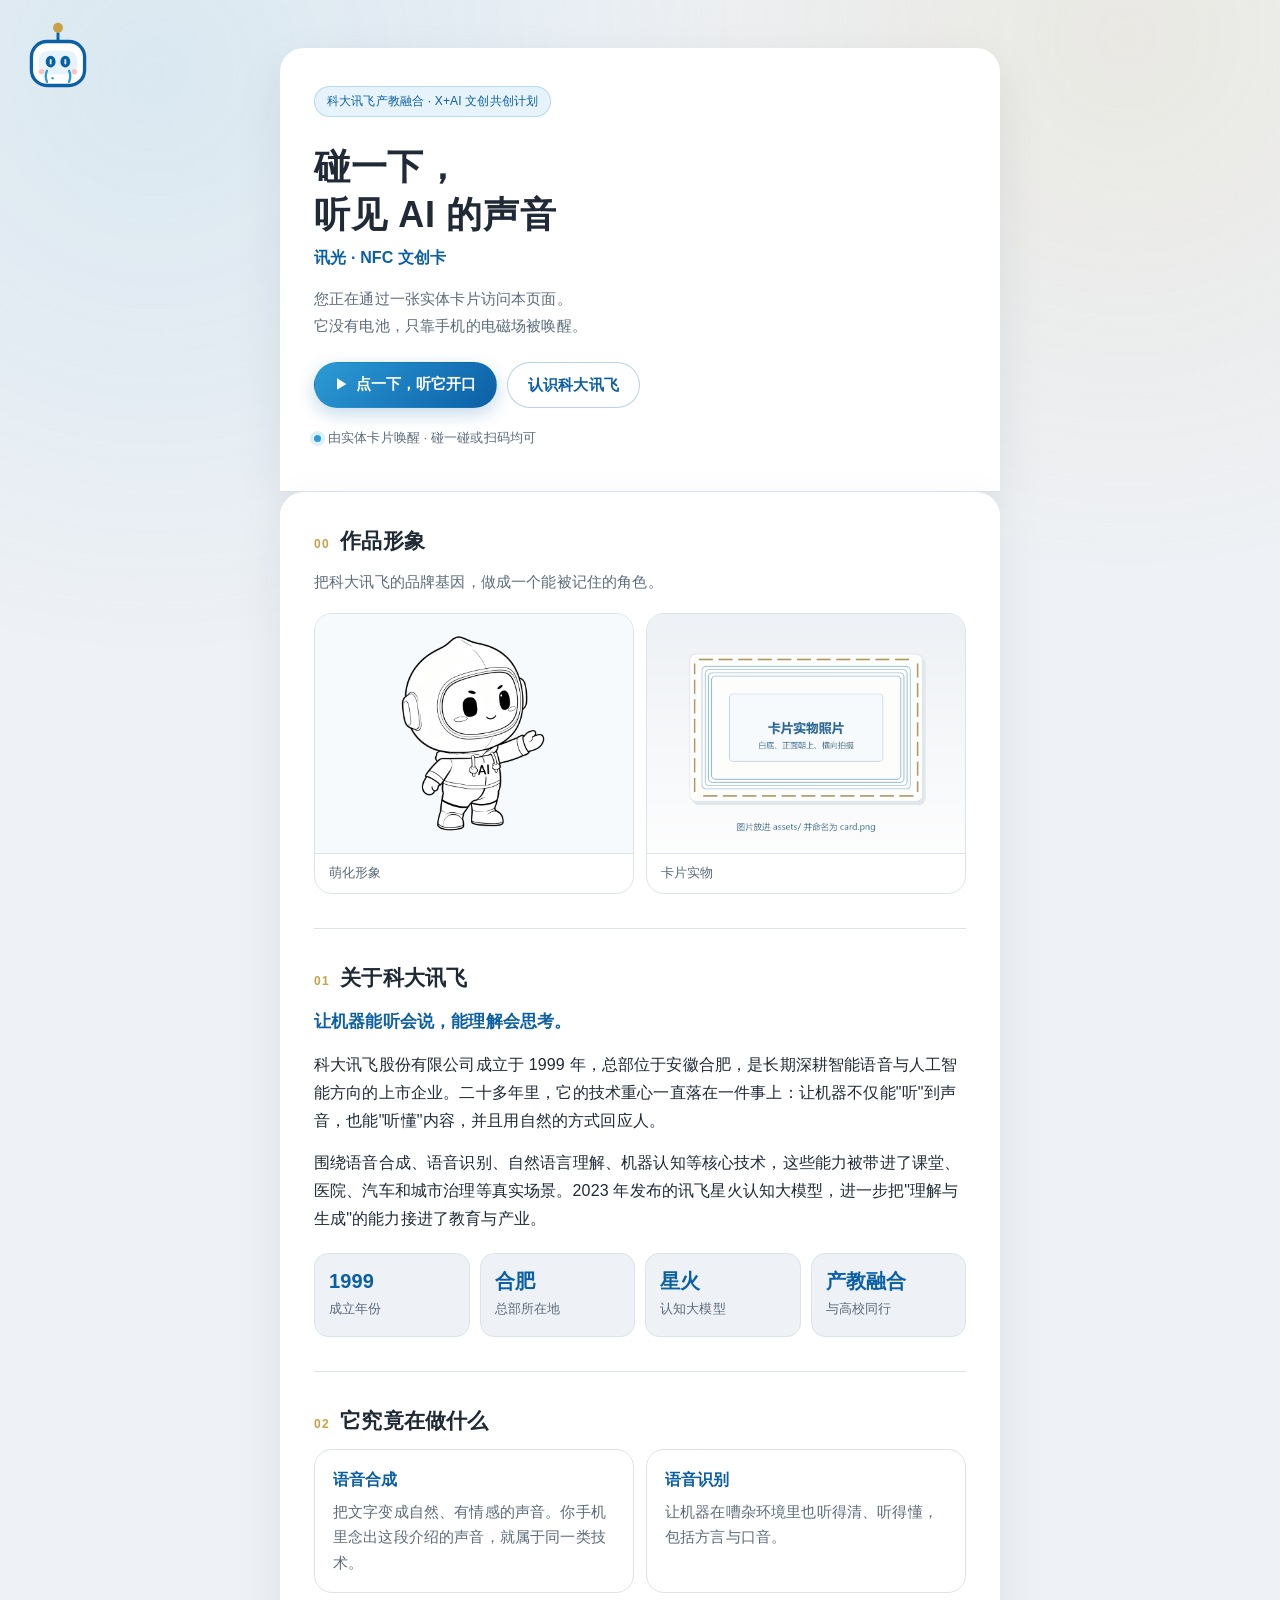
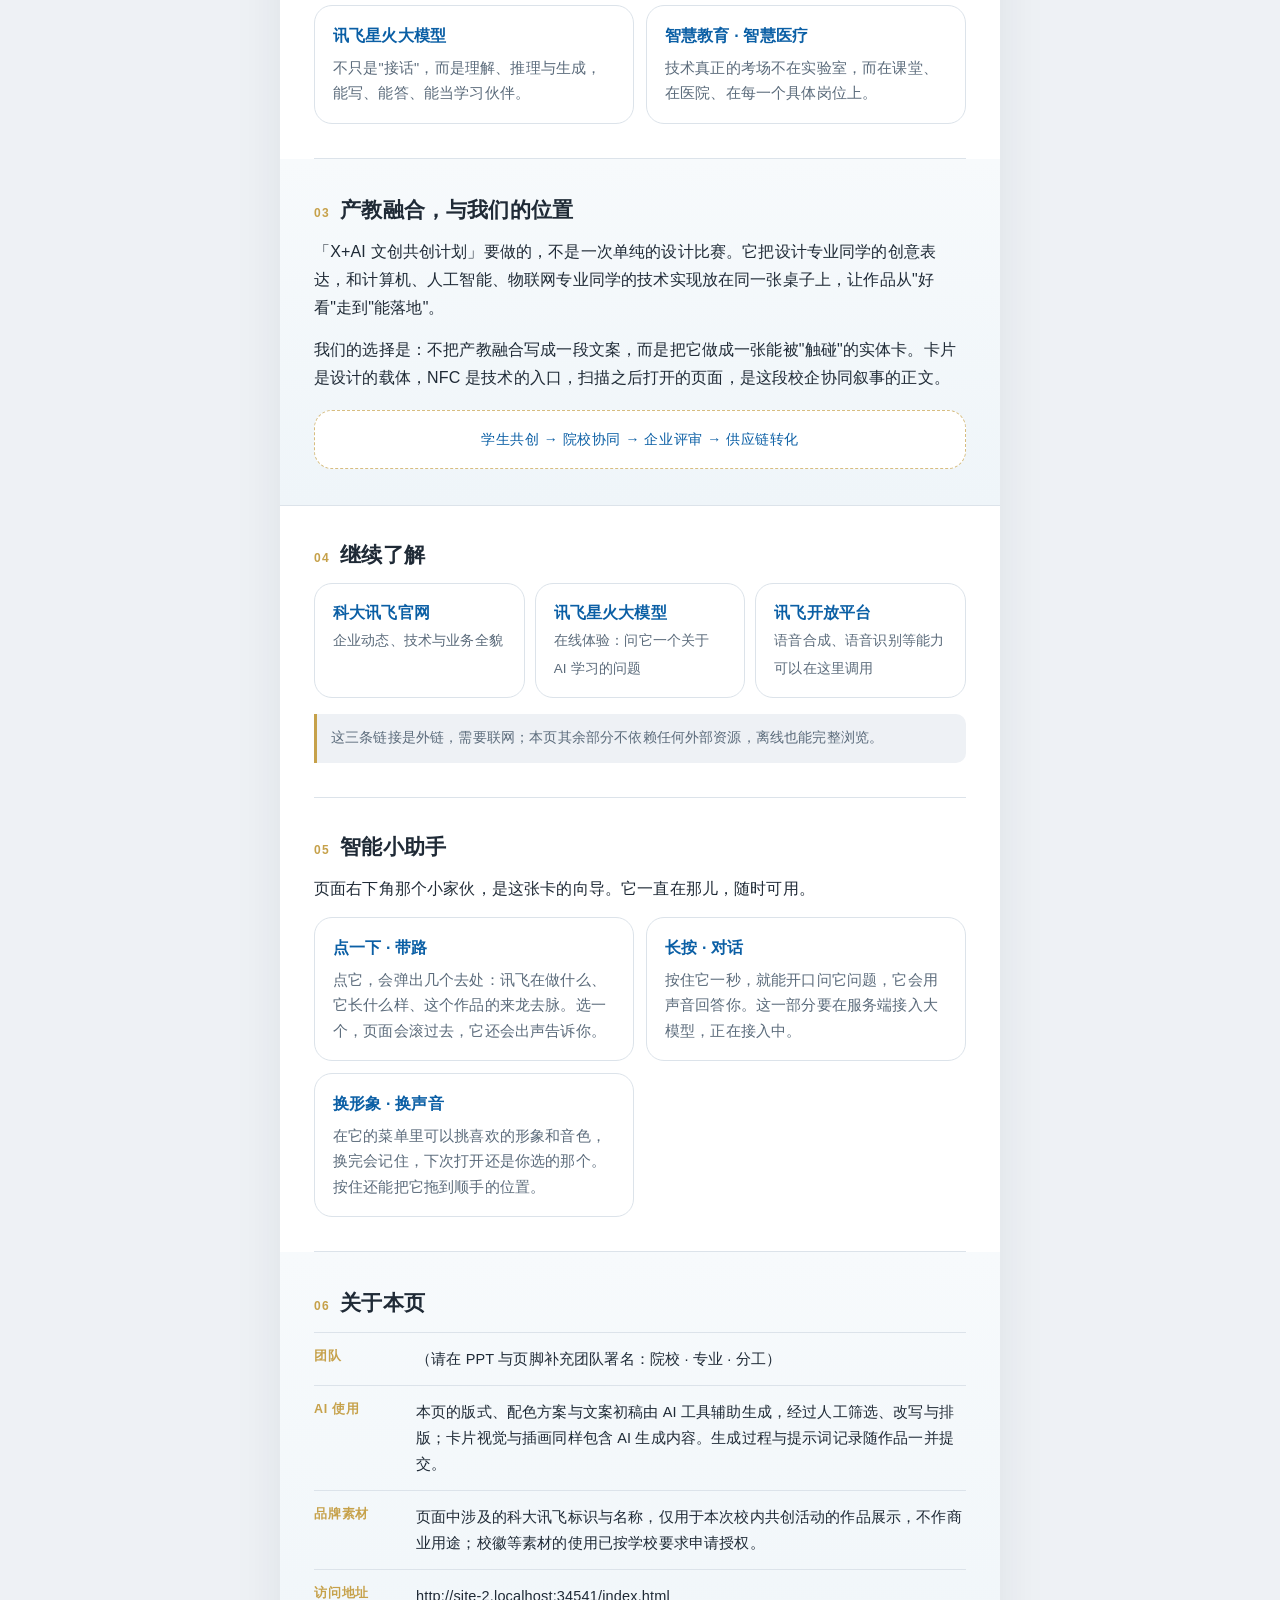
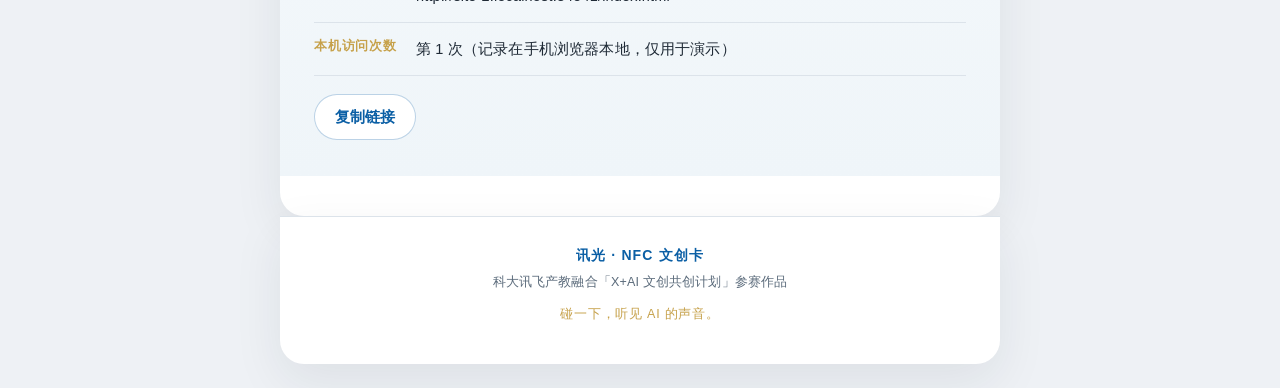
==== commit db64a9e4: "Fix transparent mascot after style switch (unique SVG ids + paint fallback); reorder sections" ====
--- a/index.html
+++ b/index.html
@@ -42,8 +42,7 @@
     <span class="bars" aria-hidden="true"><i></i><i></i><i></i><i></i><i></i></span>
     <span id="hero-voice-text">正在朗读…</span>
   </p>
-  <p class="hero-more" id="hero-more" hidden><a href="#about">继续了解 →</a></p>
-
+  
   <p class="nfc-flag"><span class="dot" aria-hidden="true"></span>由实体卡片唤醒 · 碰一碰或扫码均可</p>
 </header>
 
@@ -62,35 +61,11 @@
         <figcaption>卡片实物</figcaption>
       </figure>
     </div>
-    <p class="hint">这两格目前是占位图。萌化形象已经换成你的角色了；右边那格还是占位图，把卡片实物照片放进 assets/ 并命名为 card.png 即可自动替换。单张建议压缩到 300 KB 以内、宽度 1200 px 左右，手机打开会更快。</p>
-  </section>
-
-  <section class="block" id="assistant" data-reveal>
-    <h2><span class="num">01</span>智能小助手</h2>
-    <p>页面右下角那个小家伙，是这张卡的向导。它一直在那儿，随时可用。</p>
-    <div class="cards">
-      <article class="card">
-        <h3>点一下 · 带路</h3>
-        <p>点它，会弹出几个去处：讯飞在做什么、它长什么样、这个作品的来龙去脉。选一个，页面会滚过去，它还会出声告诉你。</p>
-      </article>
-      <article class="card">
-        <h3>长按 · 对话</h3>
-        <p>按住它一秒，就能开口问它问题，它会用声音回答你。这一部分要在服务端接入大模型，正在接入中。</p>
-      </article>
-      <article class="card">
-        <h3>换形象 · 换声音</h3>
-        <p>在它的菜单里可以挑喜欢的形象和音色，换完会记住，下次打开还是你选的那个。按住还能把它拖到顺手的位置。</p>
-      </article>
-      <article class="card">
-        <h3>不打扰 · 不采集</h3>
-        <p>它偶尔提醒你它能做什么；你正在操作、或者菜单开着的时候，它不会插嘴。它不采集你的任何信息。</p>
-      </article>
-    </div>
-    <p class="hint">想马上试：用手指点一下右下角的小助手。</p>
+    
   </section>
 
   <section class="block" id="about" data-reveal>
-    <h2><span class="num">02</span>关于科大讯飞</h2>
+    <h2><span class="num">01</span>关于科大讯飞</h2>
     <p class="lead">让机器能听会说，能理解会思考。</p>
     <!-- 以下事实性内容请以讯飞官方资料为准后定稿 -->
     <p>科大讯飞股份有限公司成立于 1999 年，总部位于安徽合肥，是长期深耕智能语音与人工智能方向的上市企业。二十多年里，它的技术重心一直落在一件事上：让机器不仅能"听"到声音，也能"听懂"内容，并且用自然的方式回应人。</p>
@@ -105,7 +80,7 @@
   </section>
 
   <section class="block" data-reveal>
-    <h2><span class="num">03</span>它究竟在做什么</h2>
+    <h2><span class="num">02</span>它究竟在做什么</h2>
     <div class="cards">
       <article class="card">
         <h3>语音合成</h3>
@@ -127,7 +102,7 @@
   </section>
 
   <section class="block block-tint" data-reveal>
-    <h2><span class="num">04</span>产教融合，与我们的位置</h2>
+    <h2><span class="num">03</span>产教融合，与我们的位置</h2>
     <p>「X+AI 文创共创计划」要做的，不是一次单纯的设计比赛。它把设计专业同学的创意表达，和计算机、人工智能、物联网专业同学的技术实现放在同一张桌子上，让作品从"好看"走到"能落地"。</p>
     <p>我们的选择是：不把产教融合写成一段文案，而是把它做成一张能被"触碰"的实体卡。卡片是设计的载体，NFC 是技术的入口，扫描之后打开的页面，是这段校企协同叙事的正文。</p>
     <div class="quote">
@@ -138,7 +113,7 @@
   
 
   <section class="block" data-reveal>
-    <h2><span class="num">05</span>继续了解</h2>
+    <h2><span class="num">04</span>继续了解</h2>
     <div class="links">
       <a class="link-card" href="https://www.iflytek.com/" target="_blank" rel="noreferrer">
         <strong>科大讯飞官网</strong><span>企业动态、技术与业务全貌</span>
@@ -153,6 +128,27 @@
     <p class="hint">这三条链接是外链，需要联网；本页其余部分不依赖任何外部资源，离线也能完整浏览。</p>
   </section>
 
+  <section class="block" id="assistant" data-reveal>
+    <h2><span class="num">05</span>智能小助手</h2>
+    <p>页面右下角那个小家伙，是这张卡的向导。它一直在那儿，随时可用。</p>
+    <div class="cards">
+      <article class="card">
+        <h3>点一下 · 带路</h3>
+        <p>点它，会弹出几个去处：讯飞在做什么、它长什么样、这个作品的来龙去脉。选一个，页面会滚过去，它还会出声告诉你。</p>
+      </article>
+      <article class="card">
+        <h3>长按 · 对话</h3>
+        <p>按住它一秒，就能开口问它问题，它会用声音回答你。这一部分要在服务端接入大模型，正在接入中。</p>
+      </article>
+      <article class="card">
+        <h3>换形象 · 换声音</h3>
+        <p>在它的菜单里可以挑喜欢的形象和音色，换完会记住，下次打开还是你选的那个。按住还能把它拖到顺手的位置。</p>
+      </article>
+      
+    </div>
+    
+  </section>
+
   <section class="block block-tint" id="about-page" data-reveal>
     <h2><span class="num">06</span>关于本页</h2>
     <div class="spec">
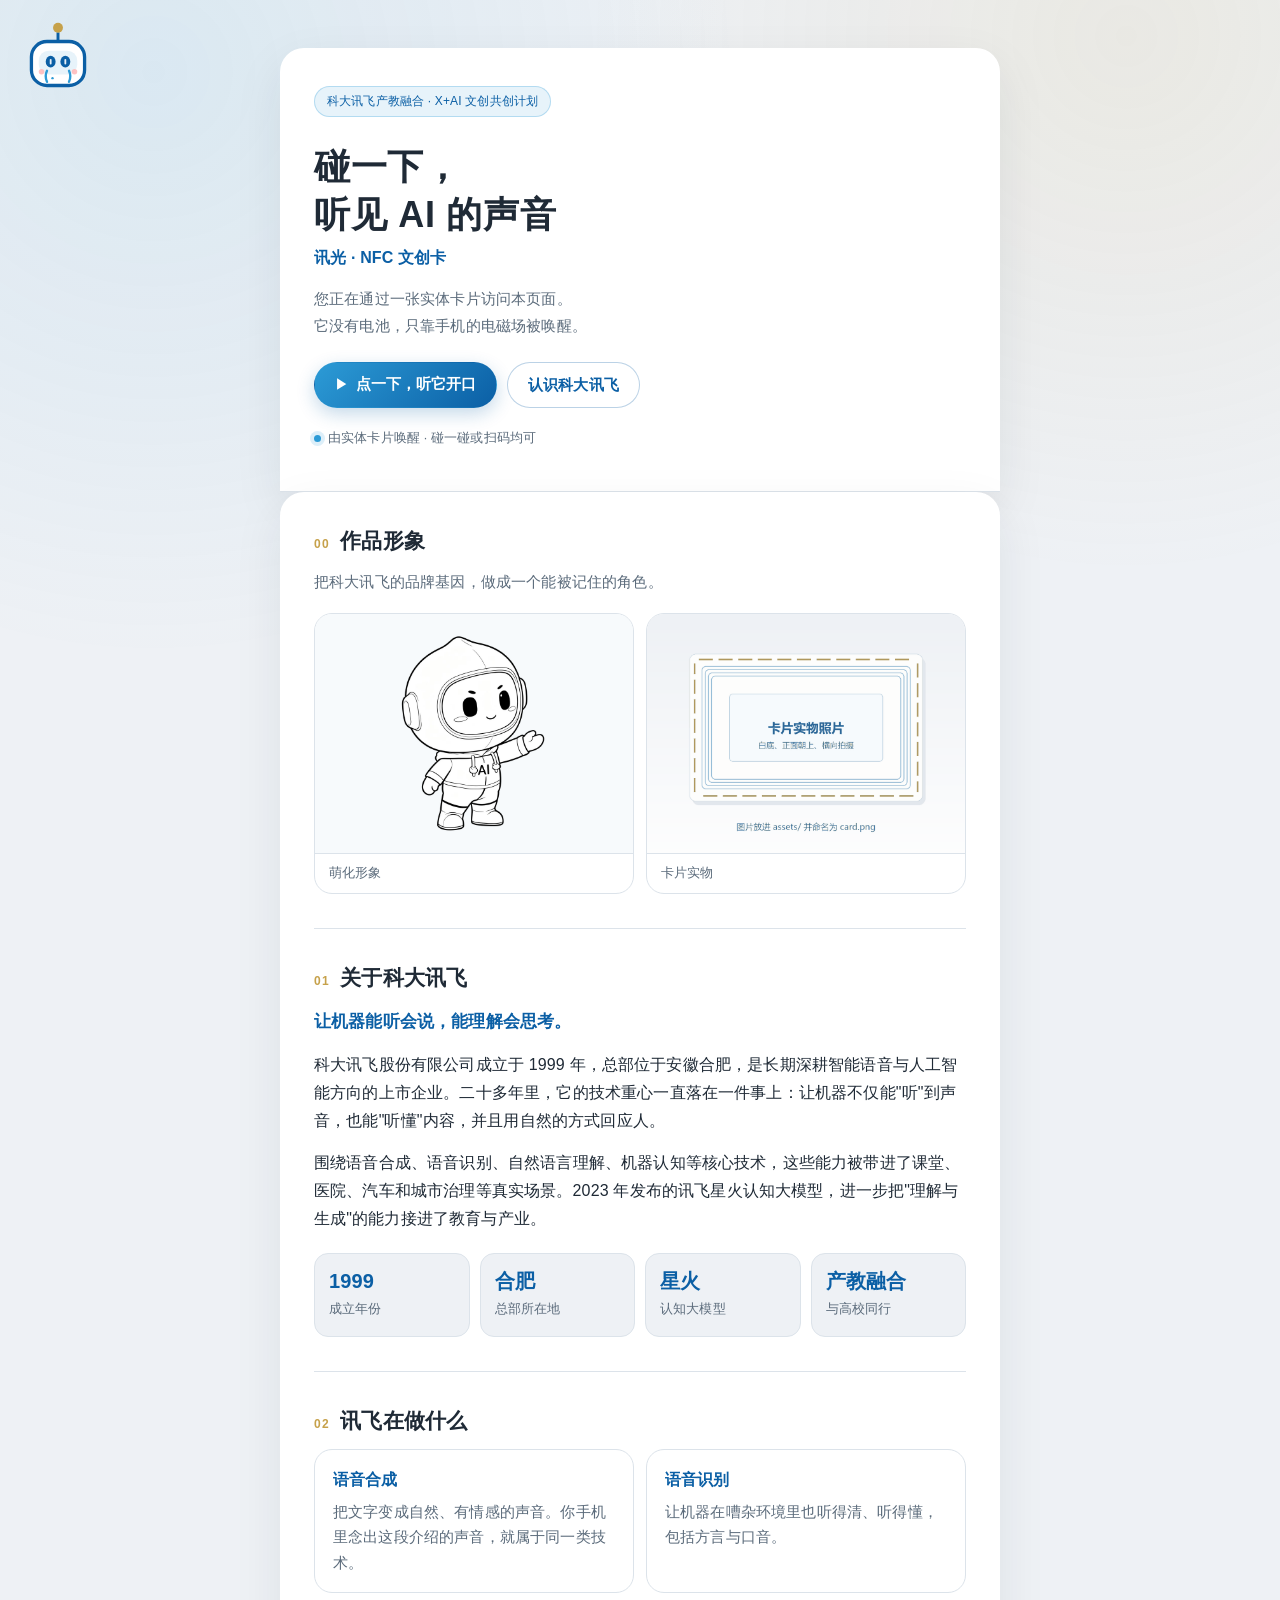
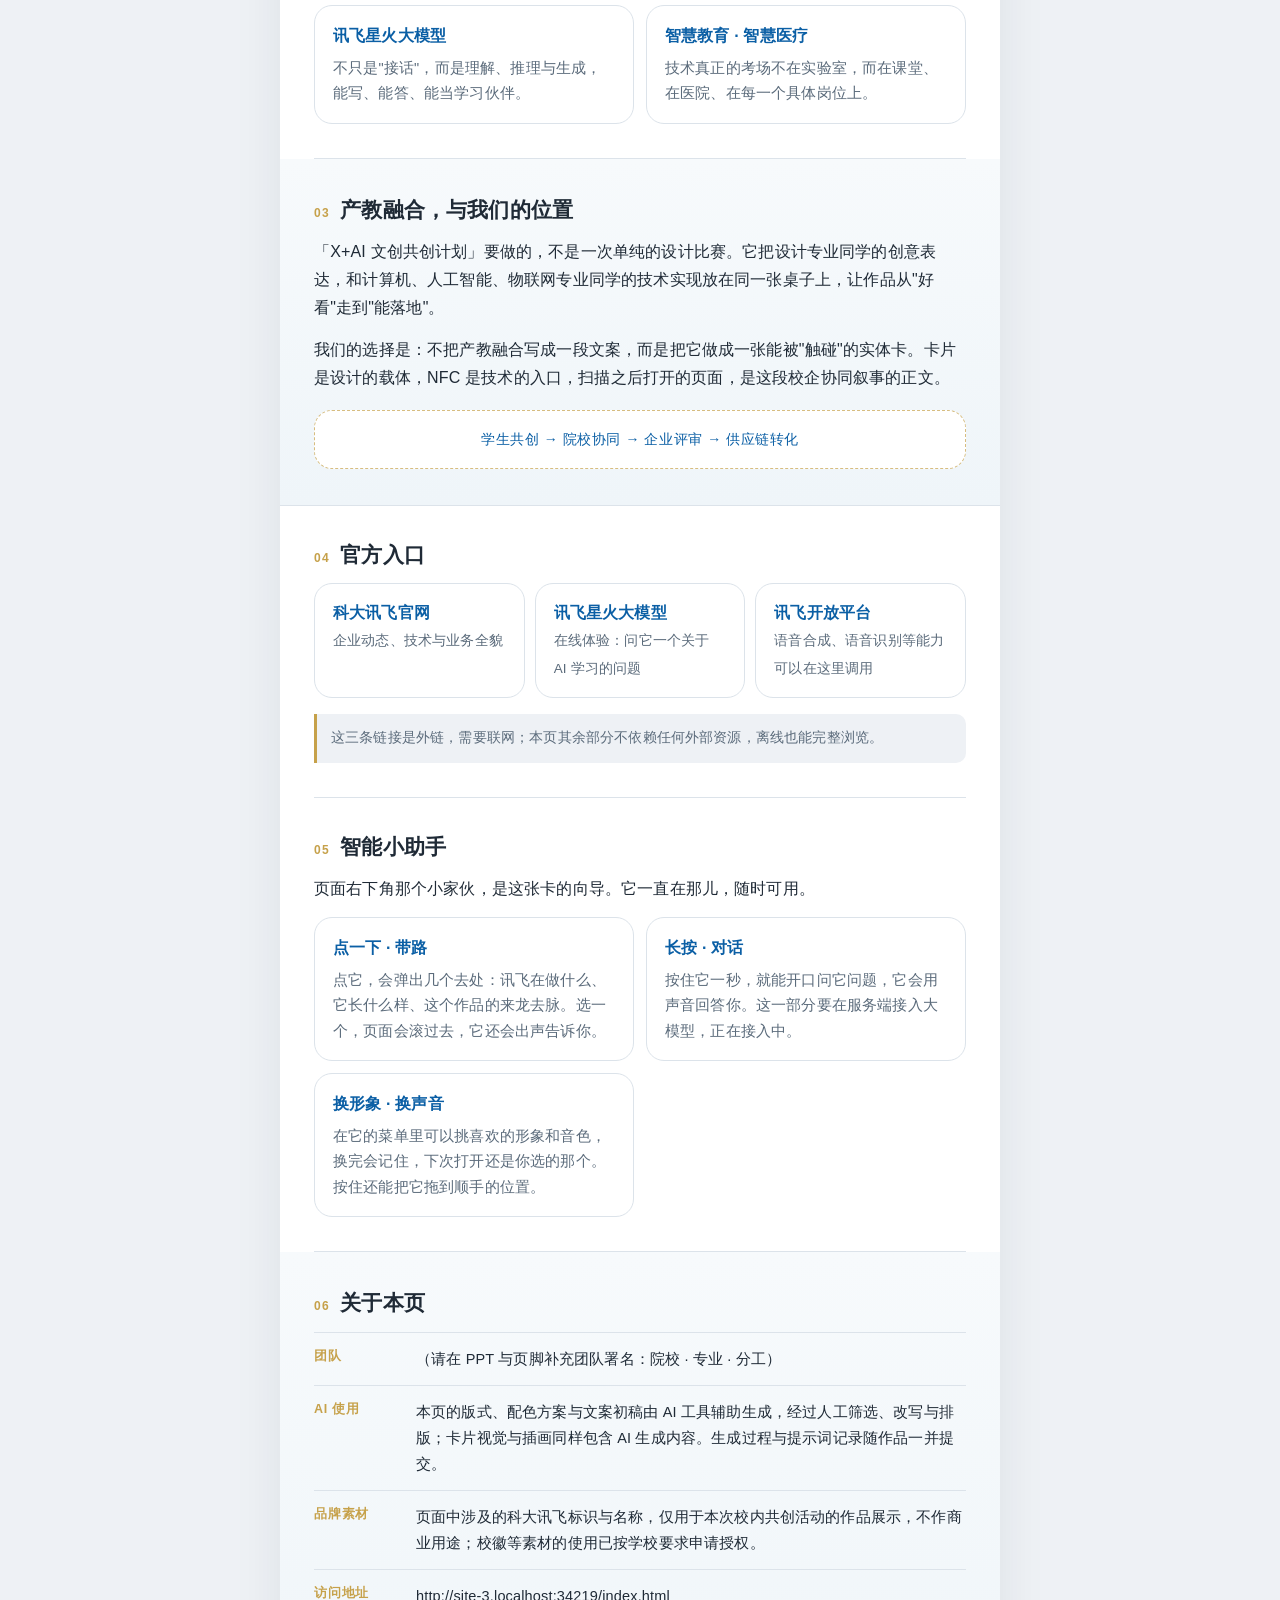
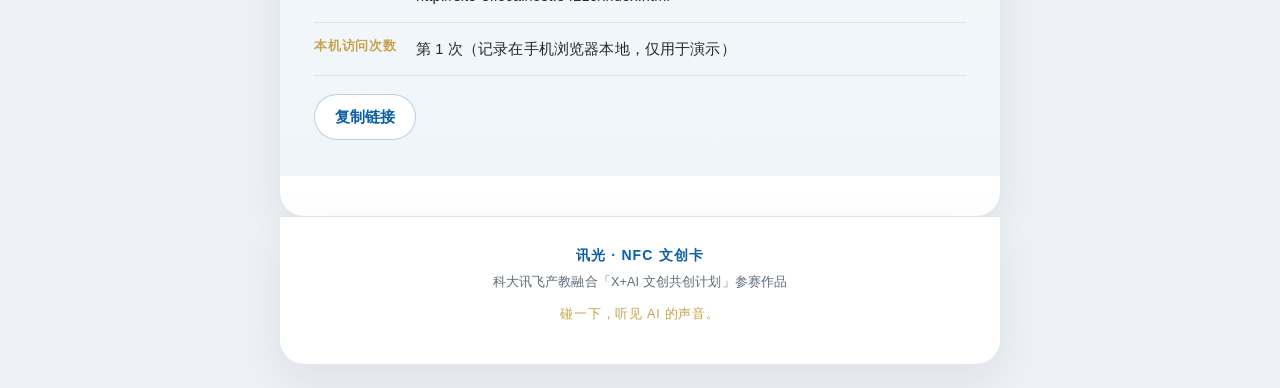
==== commit e3a3f334: "Rename sections 02 and 04 for clarity" ====
--- a/index.html
+++ b/index.html
@@ -80,7 +80,7 @@
   </section>
 
   <section class="block" data-reveal>
-    <h2><span class="num">02</span>它究竟在做什么</h2>
+    <h2><span class="num">02</span>讯飞在做什么</h2>
     <div class="cards">
       <article class="card">
         <h3>语音合成</h3>
@@ -113,7 +113,7 @@
   
 
   <section class="block" data-reveal>
-    <h2><span class="num">04</span>继续了解</h2>
+    <h2><span class="num">04</span>官方入口</h2>
     <div class="links">
       <a class="link-card" href="https://www.iflytek.com/" target="_blank" rel="noreferrer">
         <strong>科大讯飞官网</strong><span>企业动态、技术与业务全貌</span>
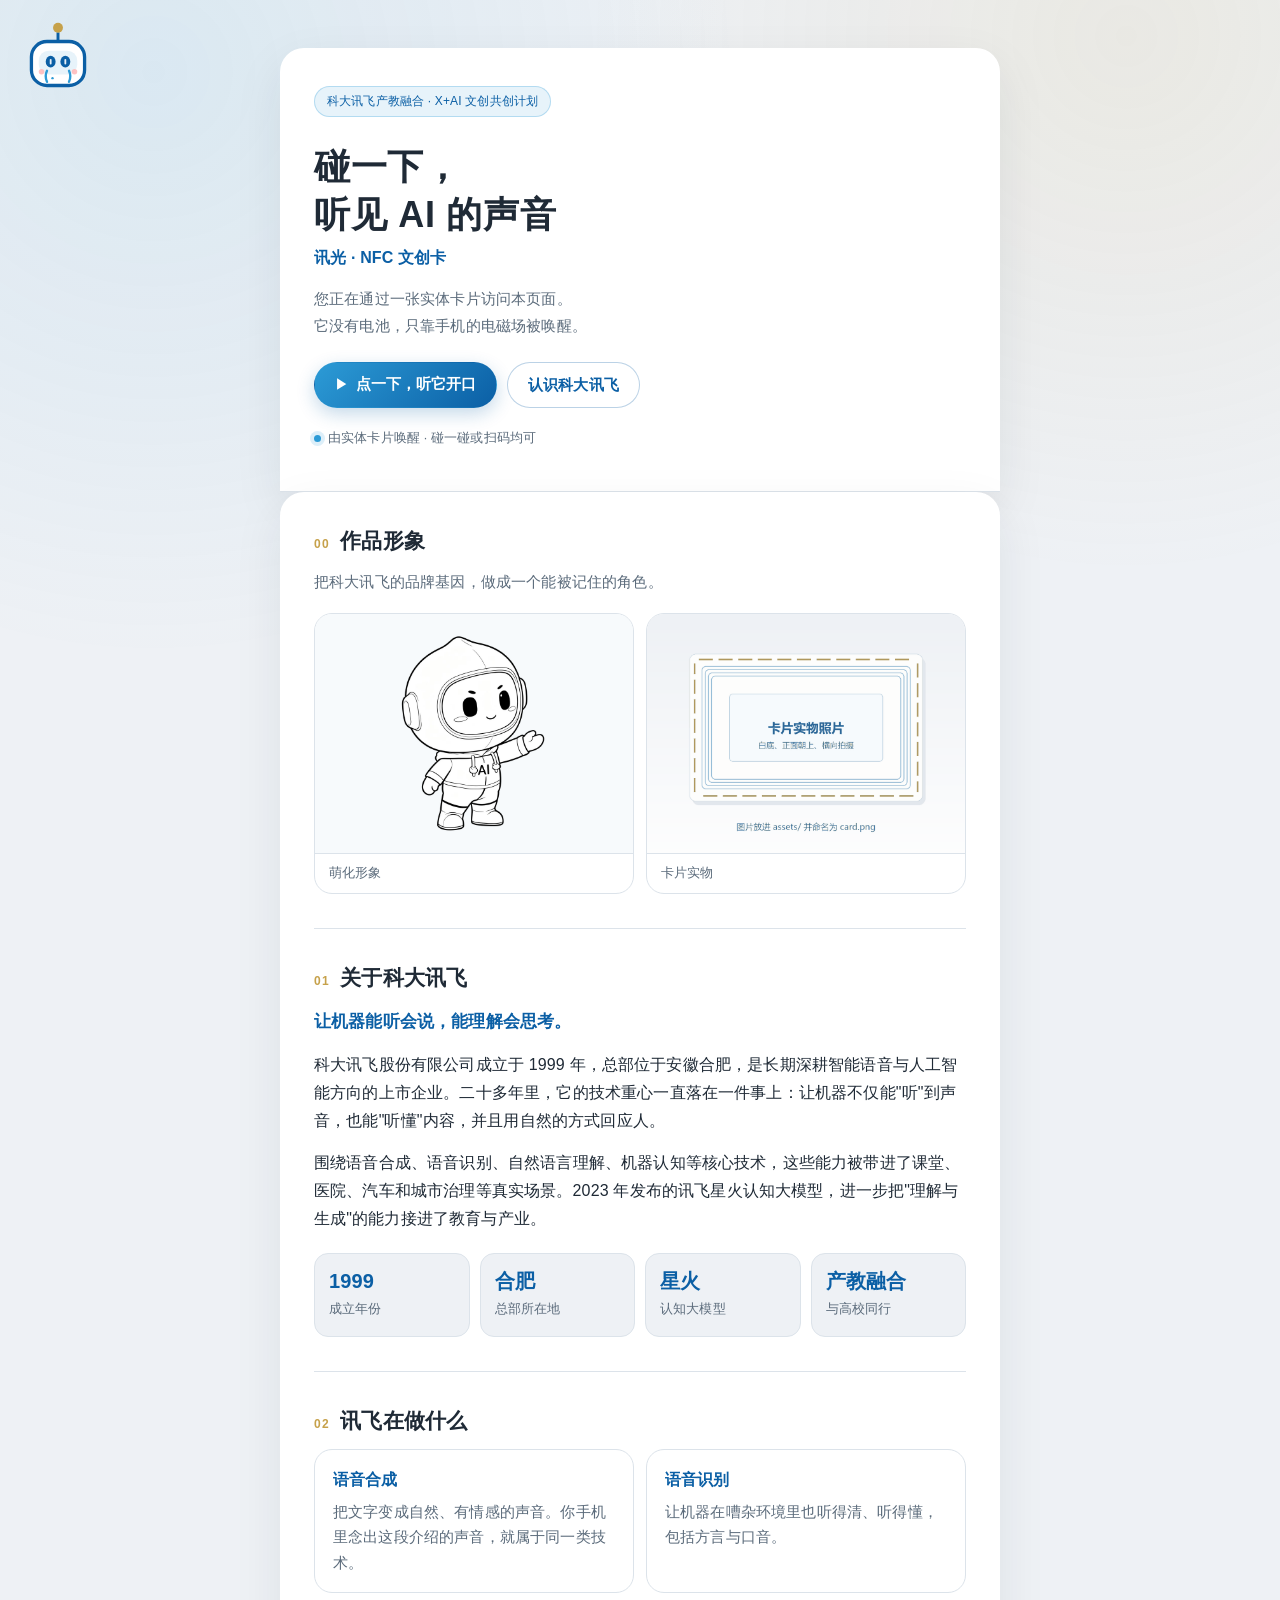
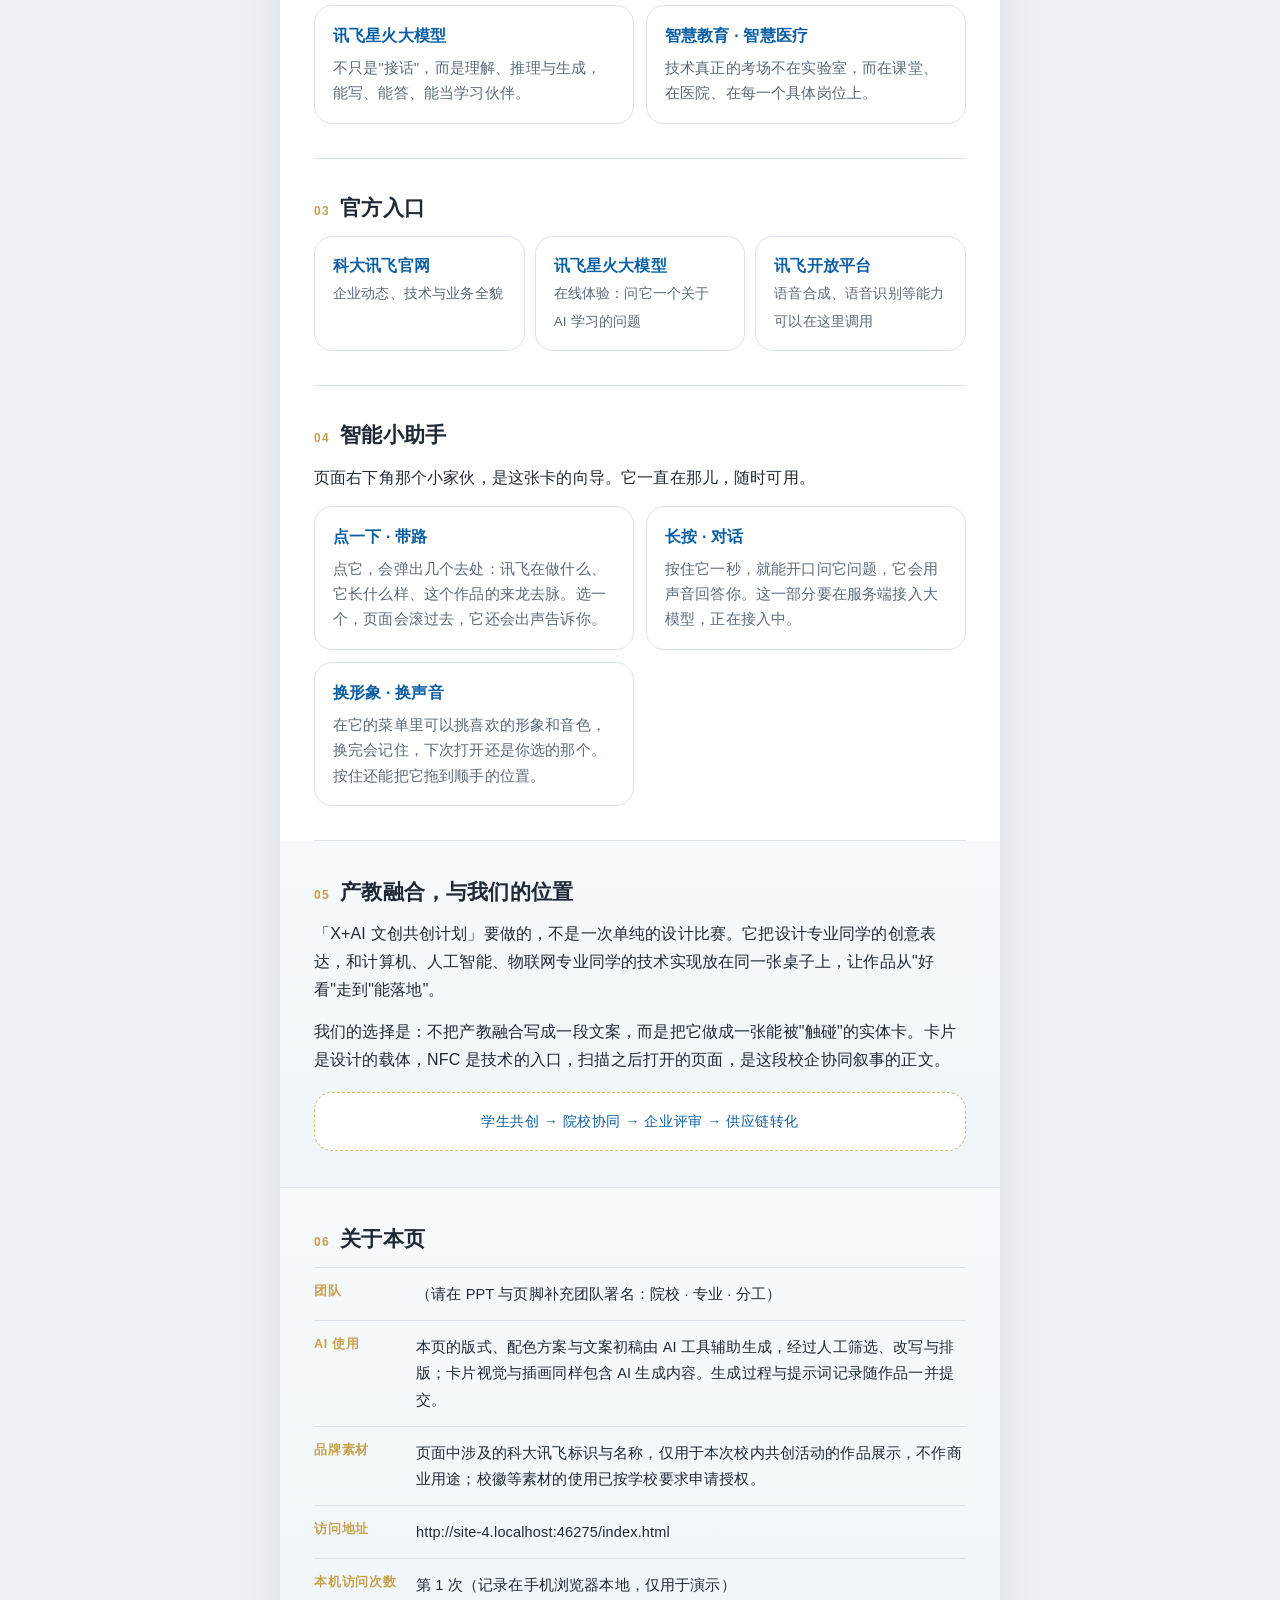
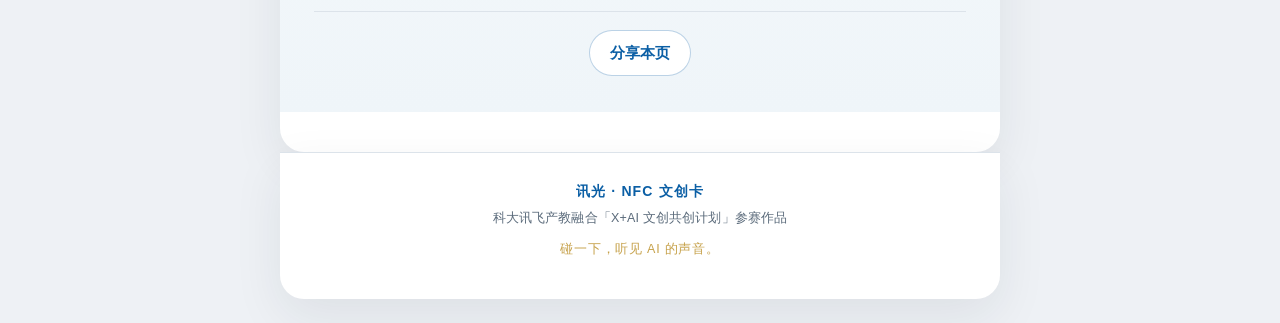
==== commit d6dc207f: "Reorder sections; restore centered share button; drop last hint" ====
--- a/index.html
+++ b/index.html
@@ -101,19 +101,10 @@
     </div>
   </section>
 
-  <section class="block block-tint" data-reveal>
-    <h2><span class="num">03</span>产教融合，与我们的位置</h2>
-    <p>「X+AI 文创共创计划」要做的，不是一次单纯的设计比赛。它把设计专业同学的创意表达，和计算机、人工智能、物联网专业同学的技术实现放在同一张桌子上，让作品从"好看"走到"能落地"。</p>
-    <p>我们的选择是：不把产教融合写成一段文案，而是把它做成一张能被"触碰"的实体卡。卡片是设计的载体，NFC 是技术的入口，扫描之后打开的页面，是这段校企协同叙事的正文。</p>
-    <div class="quote">
-      <p>学生共创 → 院校协同 → 企业评审 → 供应链转化</p>
-    </div>
-  </section>
-
   
 
   <section class="block" data-reveal>
-    <h2><span class="num">04</span>官方入口</h2>
+    <h2><span class="num">03</span>官方入口</h2>
     <div class="links">
       <a class="link-card" href="https://www.iflytek.com/" target="_blank" rel="noreferrer">
         <strong>科大讯飞官网</strong><span>企业动态、技术与业务全貌</span>
@@ -125,11 +116,11 @@
         <strong>讯飞开放平台</strong><span>语音合成、语音识别等能力可以在这里调用</span>
       </a>
     </div>
-    <p class="hint">这三条链接是外链，需要联网；本页其余部分不依赖任何外部资源，离线也能完整浏览。</p>
+    
   </section>
 
   <section class="block" id="assistant" data-reveal>
-    <h2><span class="num">05</span>智能小助手</h2>
+    <h2><span class="num">04</span>智能小助手</h2>
     <p>页面右下角那个小家伙，是这张卡的向导。它一直在那儿，随时可用。</p>
     <div class="cards">
       <article class="card">
@@ -147,6 +138,15 @@
       
     </div>
     
+  </section>
+
+  <section class="block block-tint" data-reveal>
+    <h2><span class="num">05</span>产教融合，与我们的位置</h2>
+    <p>「X+AI 文创共创计划」要做的，不是一次单纯的设计比赛。它把设计专业同学的创意表达，和计算机、人工智能、物联网专业同学的技术实现放在同一张桌子上，让作品从"好看"走到"能落地"。</p>
+    <p>我们的选择是：不把产教融合写成一段文案，而是把它做成一张能被"触碰"的实体卡。卡片是设计的载体，NFC 是技术的入口，扫描之后打开的页面，是这段校企协同叙事的正文。</p>
+    <div class="quote">
+      <p>学生共创 → 院校协同 → 企业评审 → 供应链转化</p>
+    </div>
   </section>
 
   <section class="block block-tint" id="about-page" data-reveal>
@@ -159,7 +159,7 @@
       <div class="spec-row"><span class="spec-k">本机访问次数</span><span class="spec-v" id="visit-line">—</span></div>
     </div>
     <div class="share-row">
-      <button id="copy-btn" class="btn btn-ghost" type="button">复制链接</button>
+      <button id="share-btn" class="btn btn-ghost" type="button">分享本页</button>
     </div>
   </section>
 
--- a/styles.css
+++ b/styles.css
@@ -354,7 +354,7 @@
 .link-card span{font-size:13.5px;color:var(--ink-soft)}
 
 /* ------------------------------------------------------------ 分享 */
-.share-row{display:flex;flex-wrap:wrap;gap:10px;margin-top:18px}
+.share-row{display:flex;flex-wrap:wrap;gap:10px;margin-top:18px;justify-content:center}
 
 /* ------------------------------------------------------------ 页脚 */
 .foot{
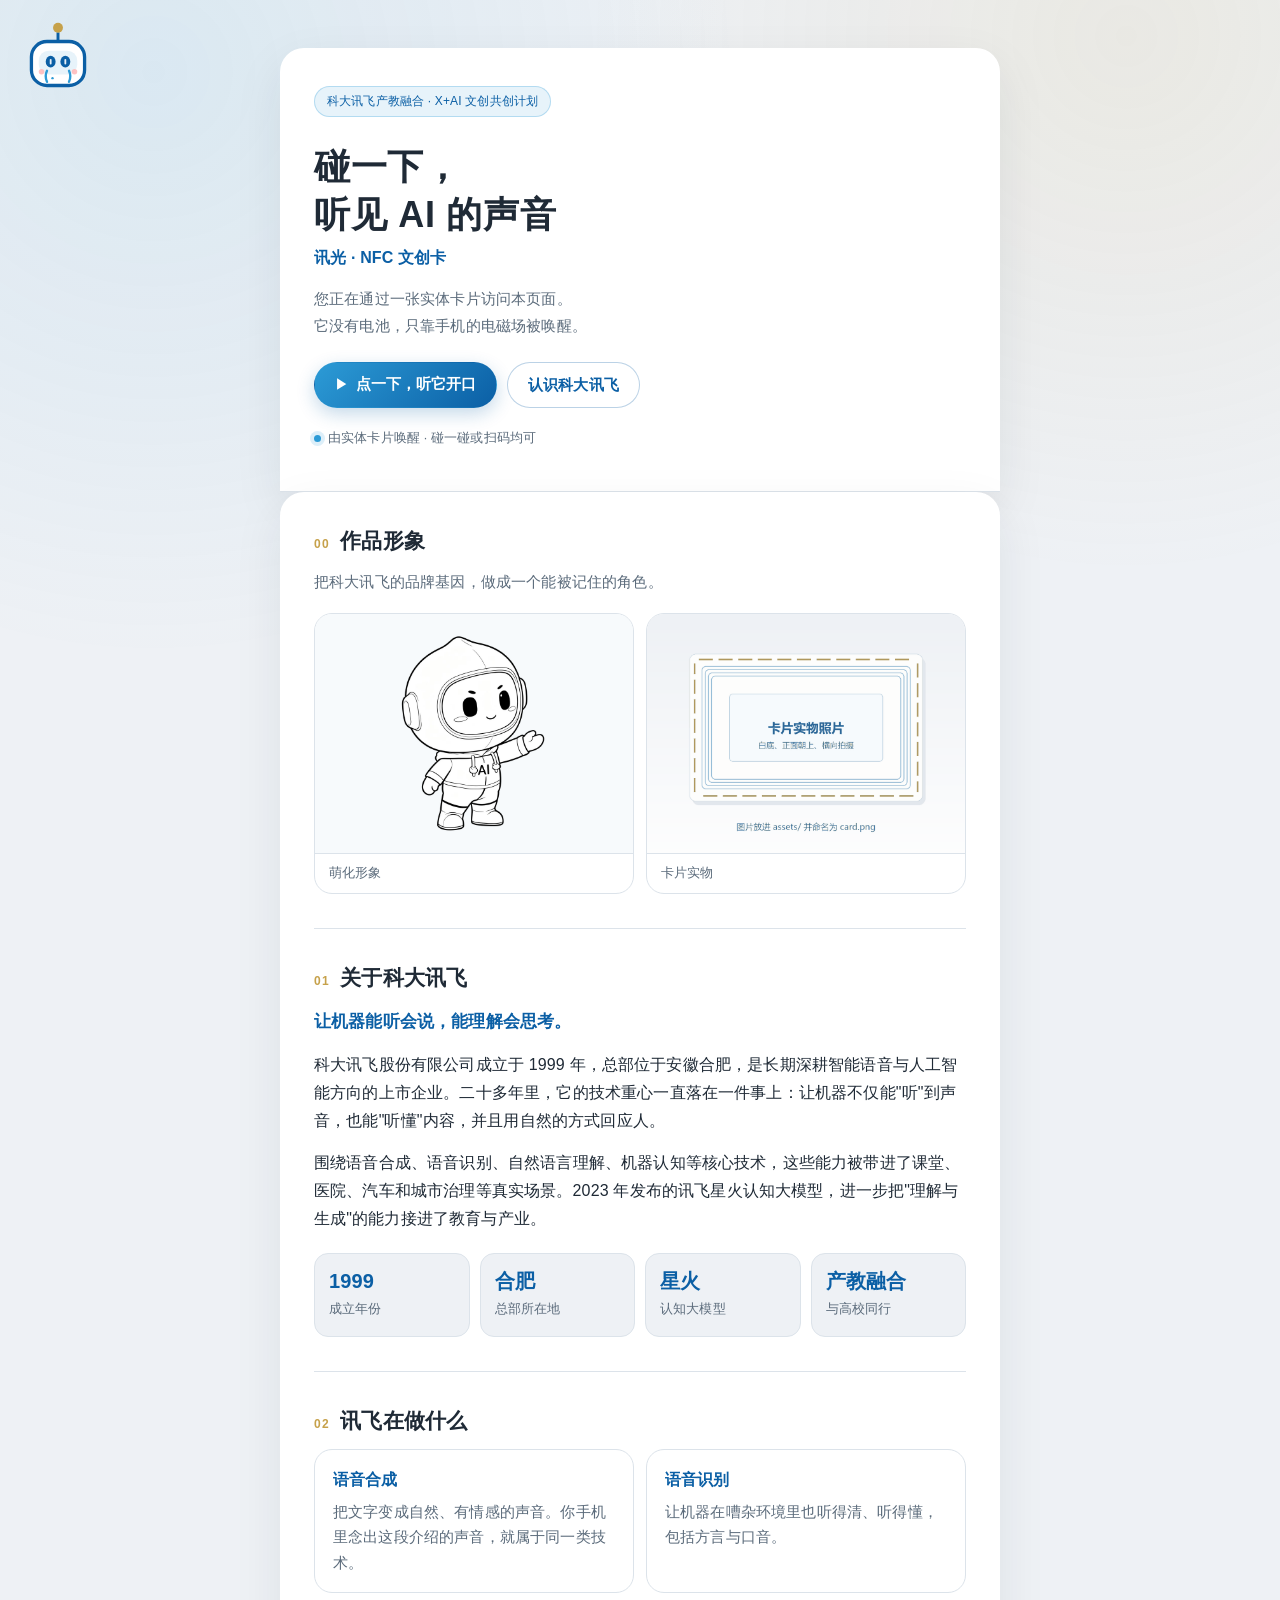
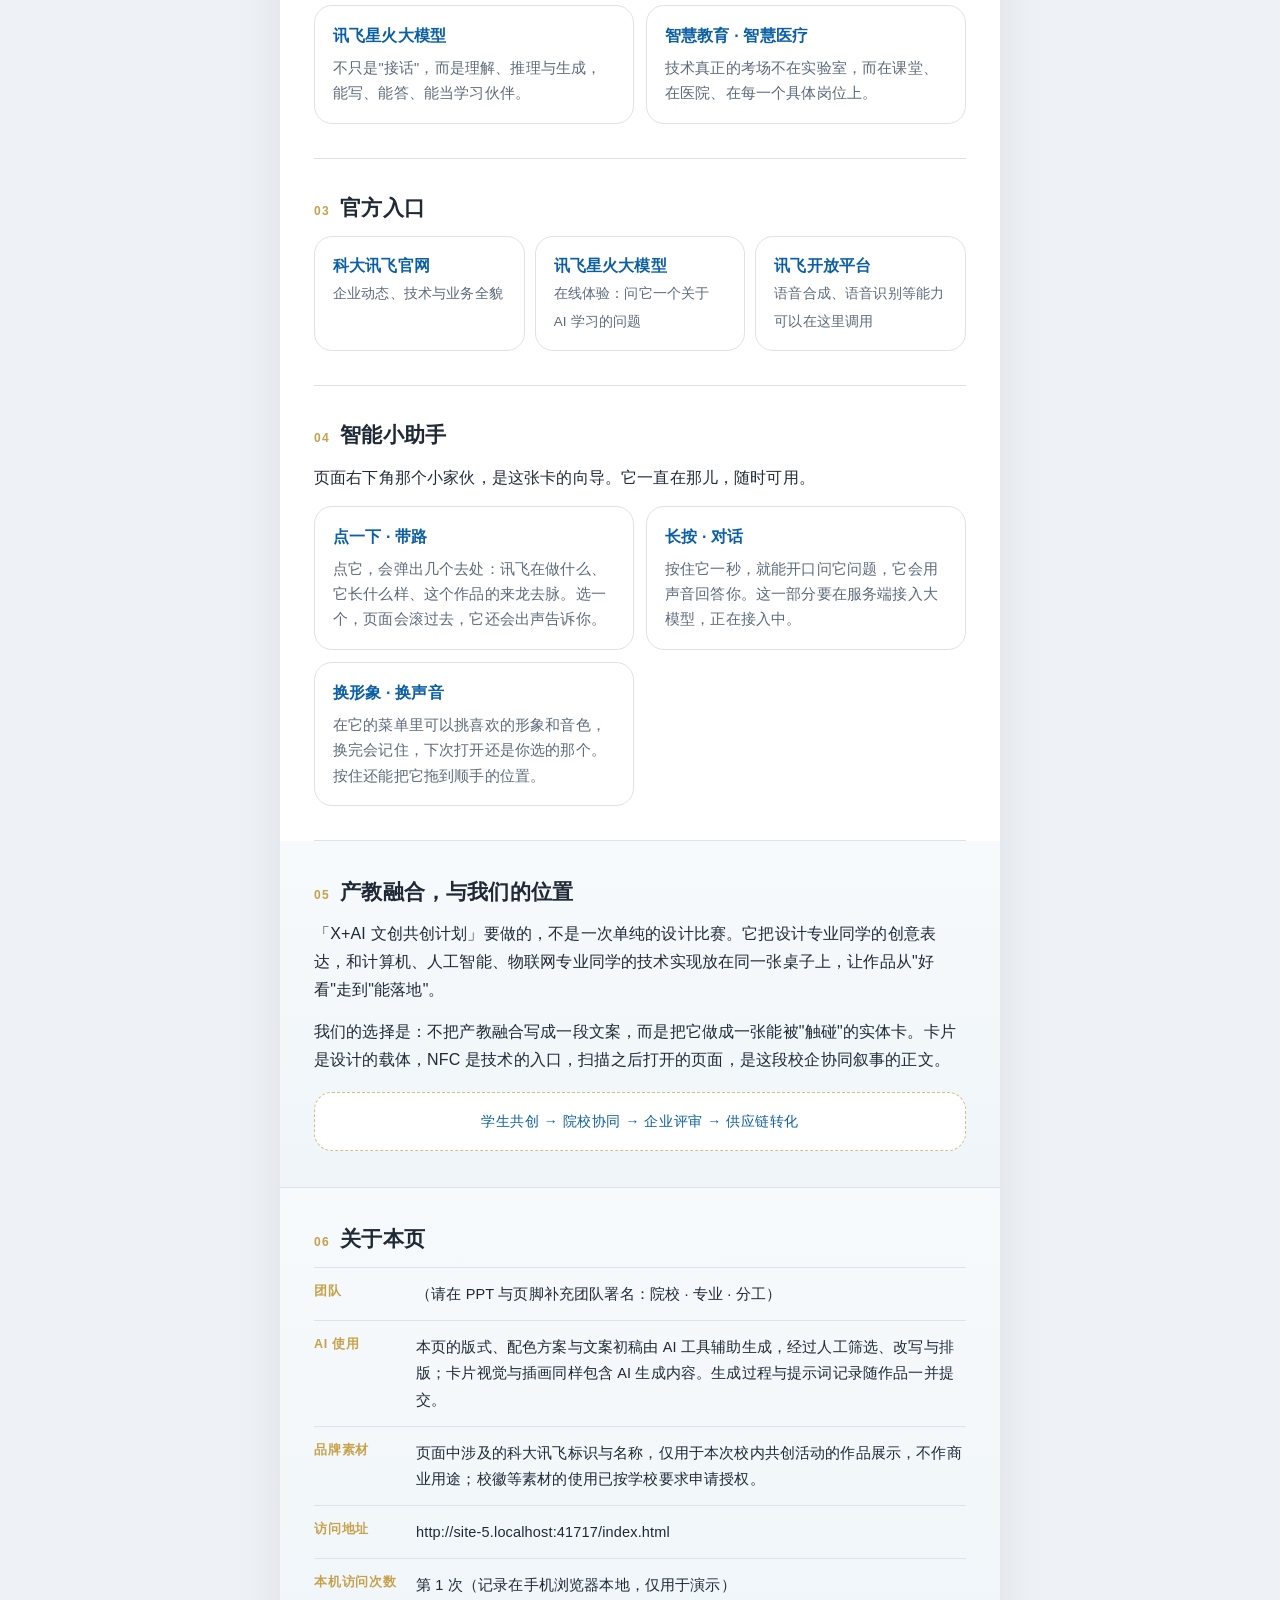
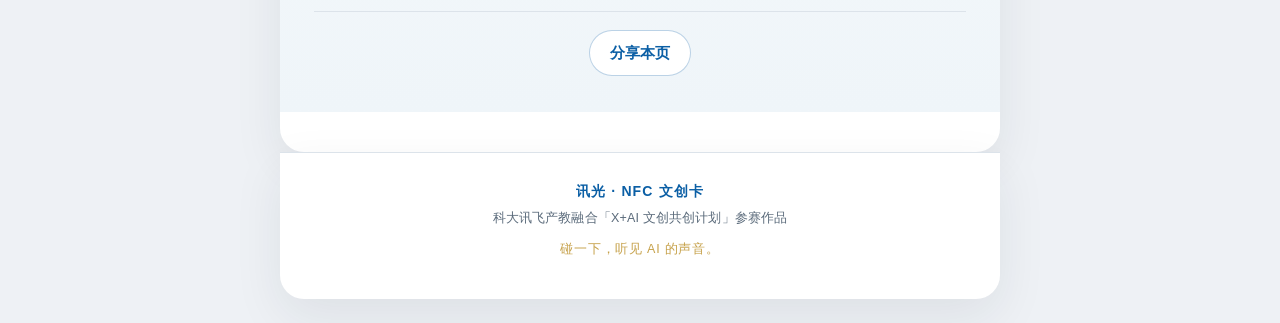
==== commit e6cfa501: "Fix bubble covering the menu; cache-bust assets" ====
--- a/index.html
+++ b/index.html
@@ -7,7 +7,7 @@
 <meta name="description" content="一张可以用手机碰开的文创卡：碰一下，认识科大讯飞，也看见产教融合里的自己。">
 <meta name="theme-color" content="#0B5FA5">
 <link rel="icon" href="assets/icon.svg" type="image/svg+xml">
-<link rel="stylesheet" href="styles.css">
+<link rel="stylesheet" href="styles.css?v=9">
 <noscript><style>[data-reveal]{opacity:1 !important;transform:none !important}</style></noscript>
 </head>
 <body>
@@ -199,6 +199,6 @@
        aria-label="页面向导：点一下打开快捷动作，再点一下收起，长按可以和我说话"></div>
 </div>
 
-<script src="app.js"></script>
+<script src="app.js?v=9"></script>
 </body>
 </html>
--- a/styles.css
+++ b/styles.css
@@ -644,6 +644,7 @@
 
 .buddy-bubble{
   position:absolute;
+  z-index:1;
   bottom:calc(100% + 10px);
   right:0;
   width:210px;
@@ -662,6 +663,7 @@
 
 .buddy-menu{
   position:absolute;
+  z-index:2;
   bottom:calc(100% + 10px);
   right:0;
   width:220px;
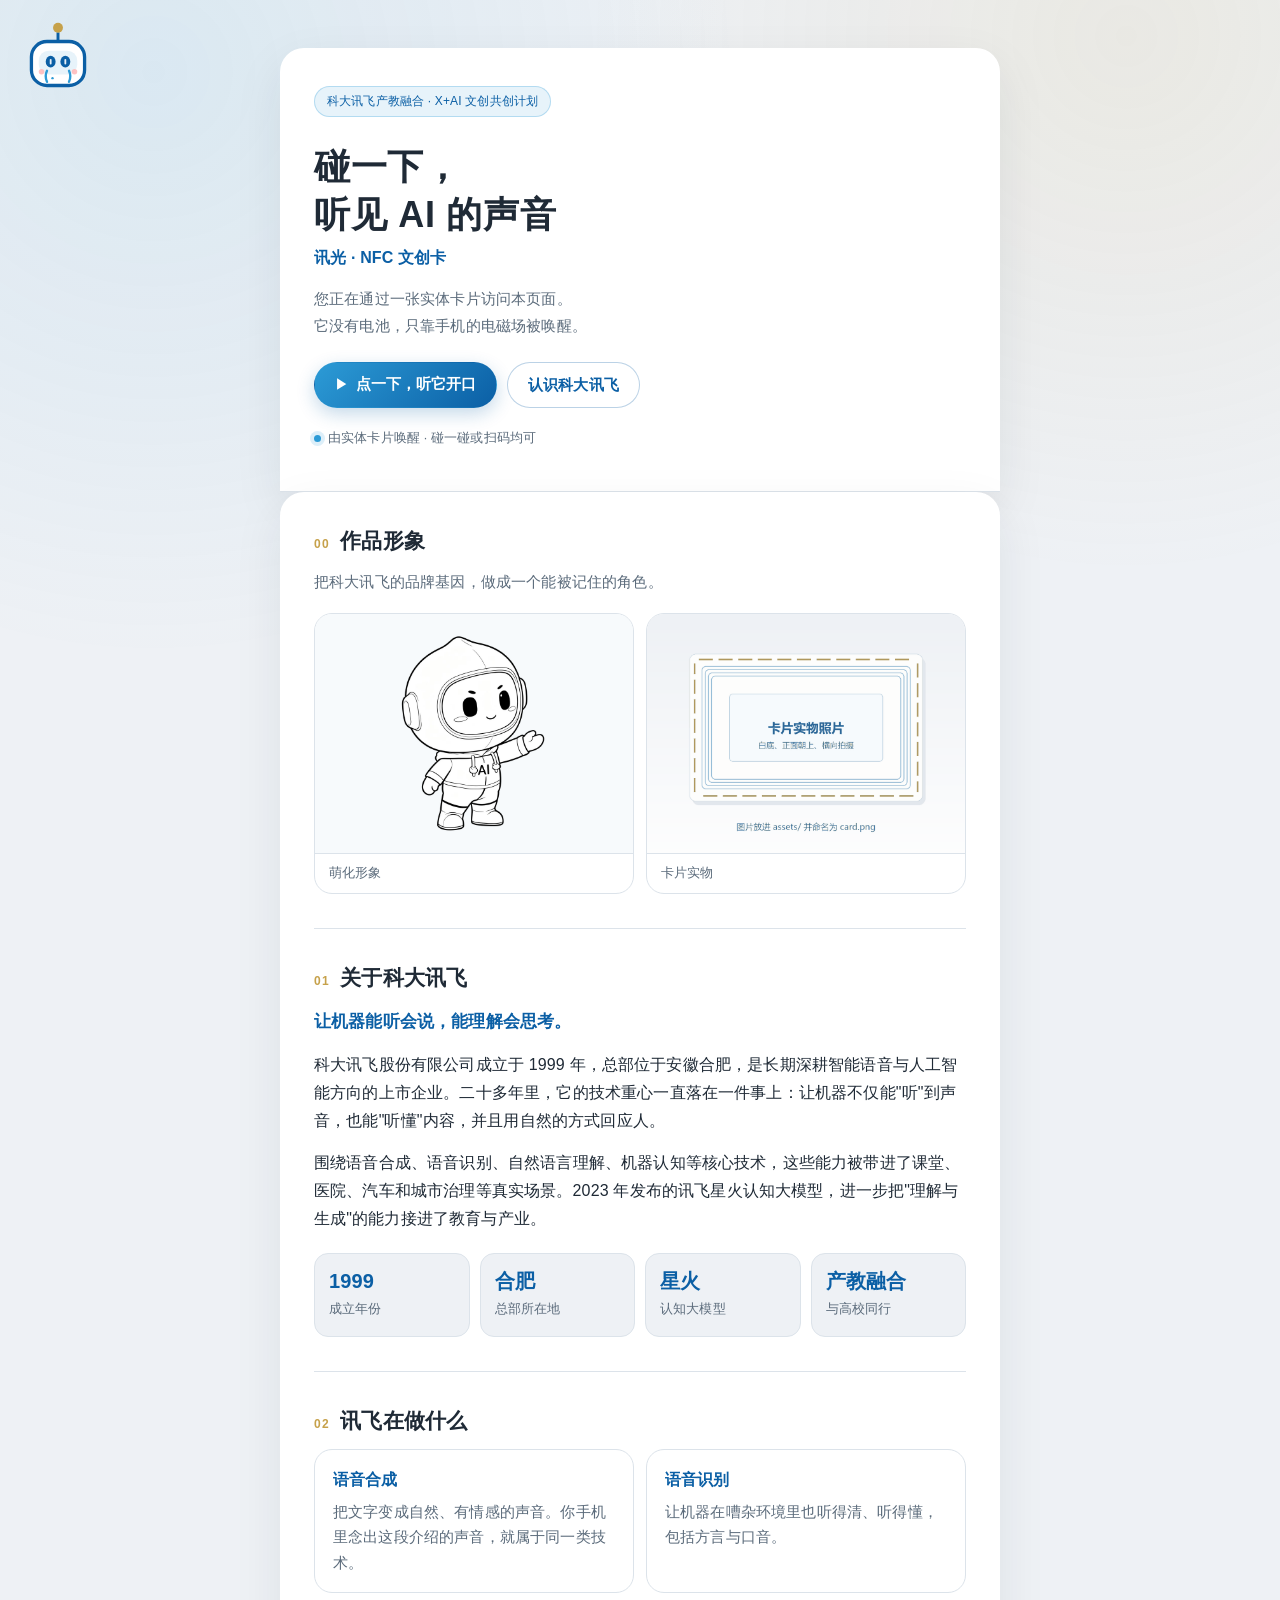
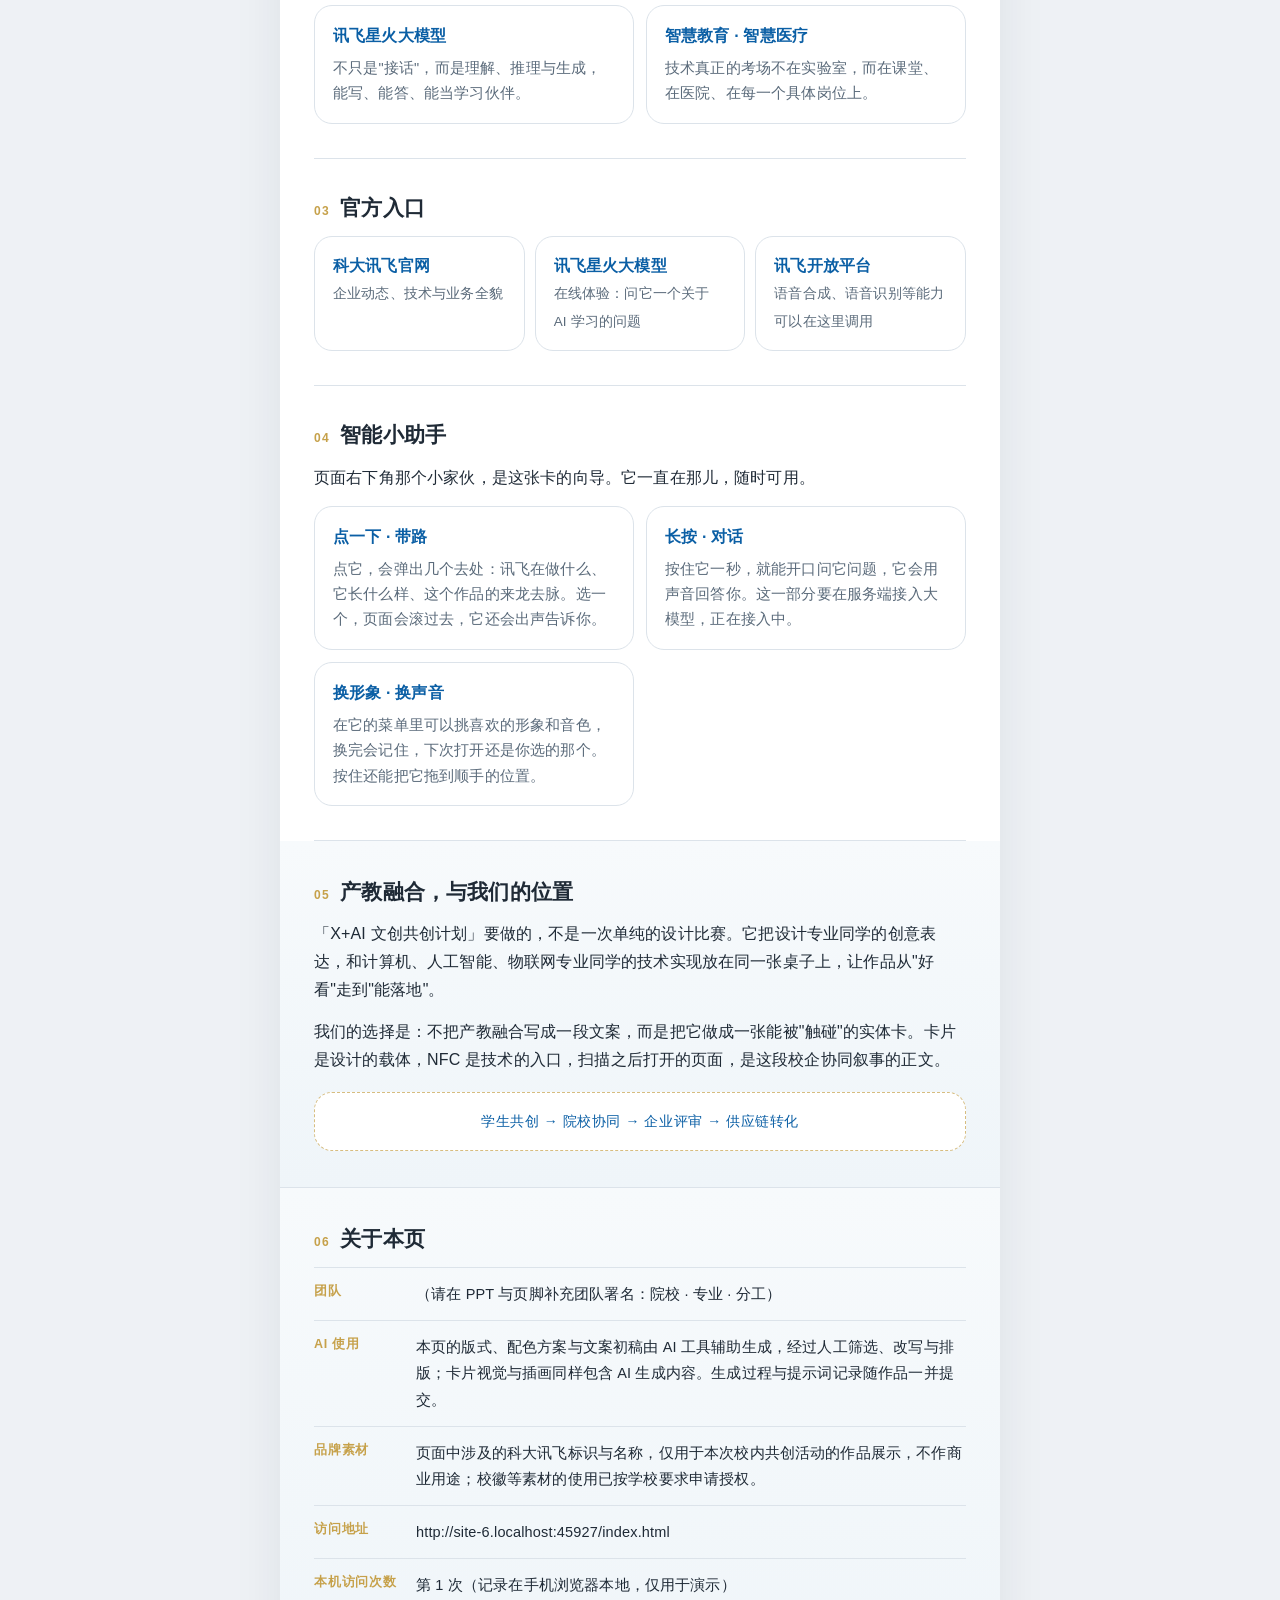
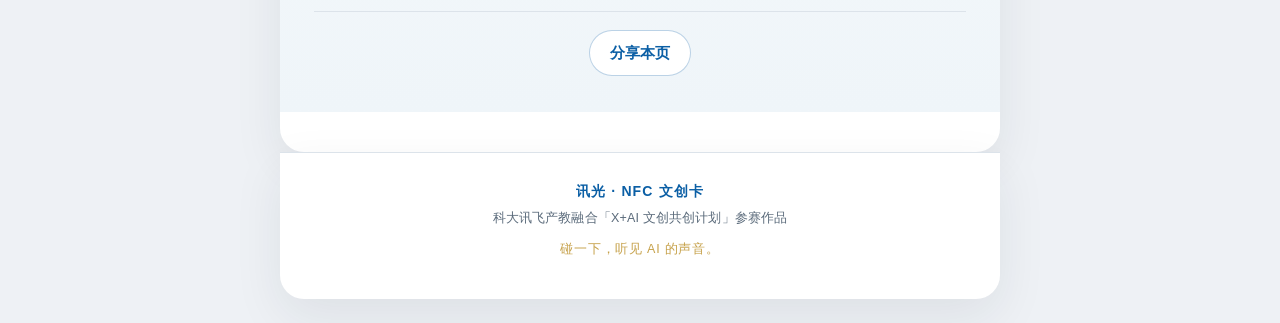
==== commit 32abd29a: "Replace nav commands with a 3-question quiz in the assistant menu" ====
--- a/index.html
+++ b/index.html
@@ -177,12 +177,7 @@
 <div class="buddy-wrap" id="buddy-wrap">
   <div class="buddy-menu" id="buddy-menu" hidden role="menu" aria-label="智能小助手">
     <div class="bm-list">
-      <button type="button" role="menuitem" data-go="#about" data-clip="nav01"
-              data-text="好，我们去看科大讯飞在做什么。">带我看讯飞在做什么</button>
-      <button type="button" role="menuitem" data-go="#showcase" data-clip="nav03"
-              data-text="先看看我长什么样。">先看看我长什么样</button>
-      <button type="button" role="menuitem" data-go="#about-page" data-clip="nav04"
-              data-text="这个作品的来龙去脉，都写在这一页。">这个作品的来龙去脉</button>
+      <button type="button" role="menuitem" data-quiz="1">考考你 · 关于讯飞的三道题</button>
     </div>
     <div class="bm-sec">
       <span class="bm-label">换形象</span>
@@ -193,6 +188,16 @@
       <div class="bm-row" id="buddy-voices"></div>
     </div>
     <p class="bm-tip">长按我，就能和我说话</p>
+  </div>
+  <div class="buddy-quiz" id="buddy-quiz" hidden role="dialog" aria-label="小测验">
+    <div class="bq-head">
+      <span id="bq-step">第 1 / 3 题</span>
+      <button type="button" class="bq-close" id="bq-close" aria-label="关闭测验">×</button>
+    </div>
+    <p class="bq-q" id="bq-question"></p>
+    <div class="bq-opts" id="bq-options"></div>
+    <p class="bq-fb" id="bq-feedback" hidden></p>
+    <button type="button" class="bq-next" id="bq-next" hidden>下一题</button>
   </div>
 <p class="buddy-bubble" id="buddy-bubble" hidden></p>
   <div class="buddy" id="buddy" role="button" tabindex="0"
--- a/styles.css
+++ b/styles.css
@@ -779,3 +779,77 @@
 .bm-chip-text.is-on{background:var(--cyan-soft);color:var(--blue);font-weight:700}
 
 .bm-tip{margin:10px 0 2px;text-align:center;font-size:11.5px;color:var(--ink-soft)}
+
+/* ------------------------------------------------------------ 小助手的小测验 */
+.buddy-quiz{
+  position:absolute;
+  z-index:3;
+  bottom:calc(100% + 10px);
+  right:0;
+  width:262px;
+  padding:12px 13px 13px;
+  background:#fff;
+  border:1px solid var(--line);
+  border-radius:16px;
+  box-shadow:0 16px 34px rgba(31,42,54,.2);
+}
+
+.buddy-quiz[hidden]{display:none}
+
+.buddy-wrap.on-left .buddy-quiz{right:auto;left:0}
+
+.bq-head{display:flex;align-items:center;justify-content:space-between;gap:8px}
+
+.bq-head span{font-size:11.5px;color:var(--gold);font-weight:700;letter-spacing:.04em}
+
+.bq-close{
+  border:0;background:transparent;
+  font-size:19px;line-height:1;
+  color:var(--ink-soft);cursor:pointer;padding:2px 4px;
+}
+
+.bq-q{
+  margin:8px 0 10px;
+  font-size:14.5px;line-height:1.6;font-weight:600;color:var(--ink);
+}
+
+.bq-opts{display:grid;gap:6px}
+
+.bq-opt{
+  width:100%;
+  text-align:left;
+  padding:10px 12px;
+  border:1px solid var(--line);
+  border-radius:11px;
+  background:#fff;
+  font-family:inherit;font-size:13.5px;line-height:1.5;color:var(--ink);
+  cursor:pointer;
+  transition:border-color .18s ease,background .18s ease;
+}
+
+.bq-opt:hover:not(:disabled){border-color:rgba(44,155,214,.55);background:var(--cyan-soft)}
+
+.bq-opt:disabled{cursor:default;opacity:.85}
+
+.bq-opt.is-right{border-color:#2E9E6B;background:#EAF7F0;color:#1F6B48;font-weight:700;opacity:1}
+
+.bq-opt.is-wrong{border-color:#D98A8A;background:#FBEEEE;color:#8C3A3A;opacity:1}
+
+.bq-fb{
+  margin:10px 0 0;
+  font-size:12.5px;line-height:1.65;color:var(--ink-soft);
+}
+
+.bq-fb b{color:var(--blue)}
+
+.bq-next{
+  margin-top:11px;
+  width:100%;
+  padding:9px 12px;
+  border:0;border-radius:11px;
+  background:linear-gradient(135deg,var(--cyan),var(--blue));
+  color:#fff;font-family:inherit;font-size:13.5px;font-weight:600;
+  cursor:pointer;
+}
+
+.bq-next[hidden]{display:none}
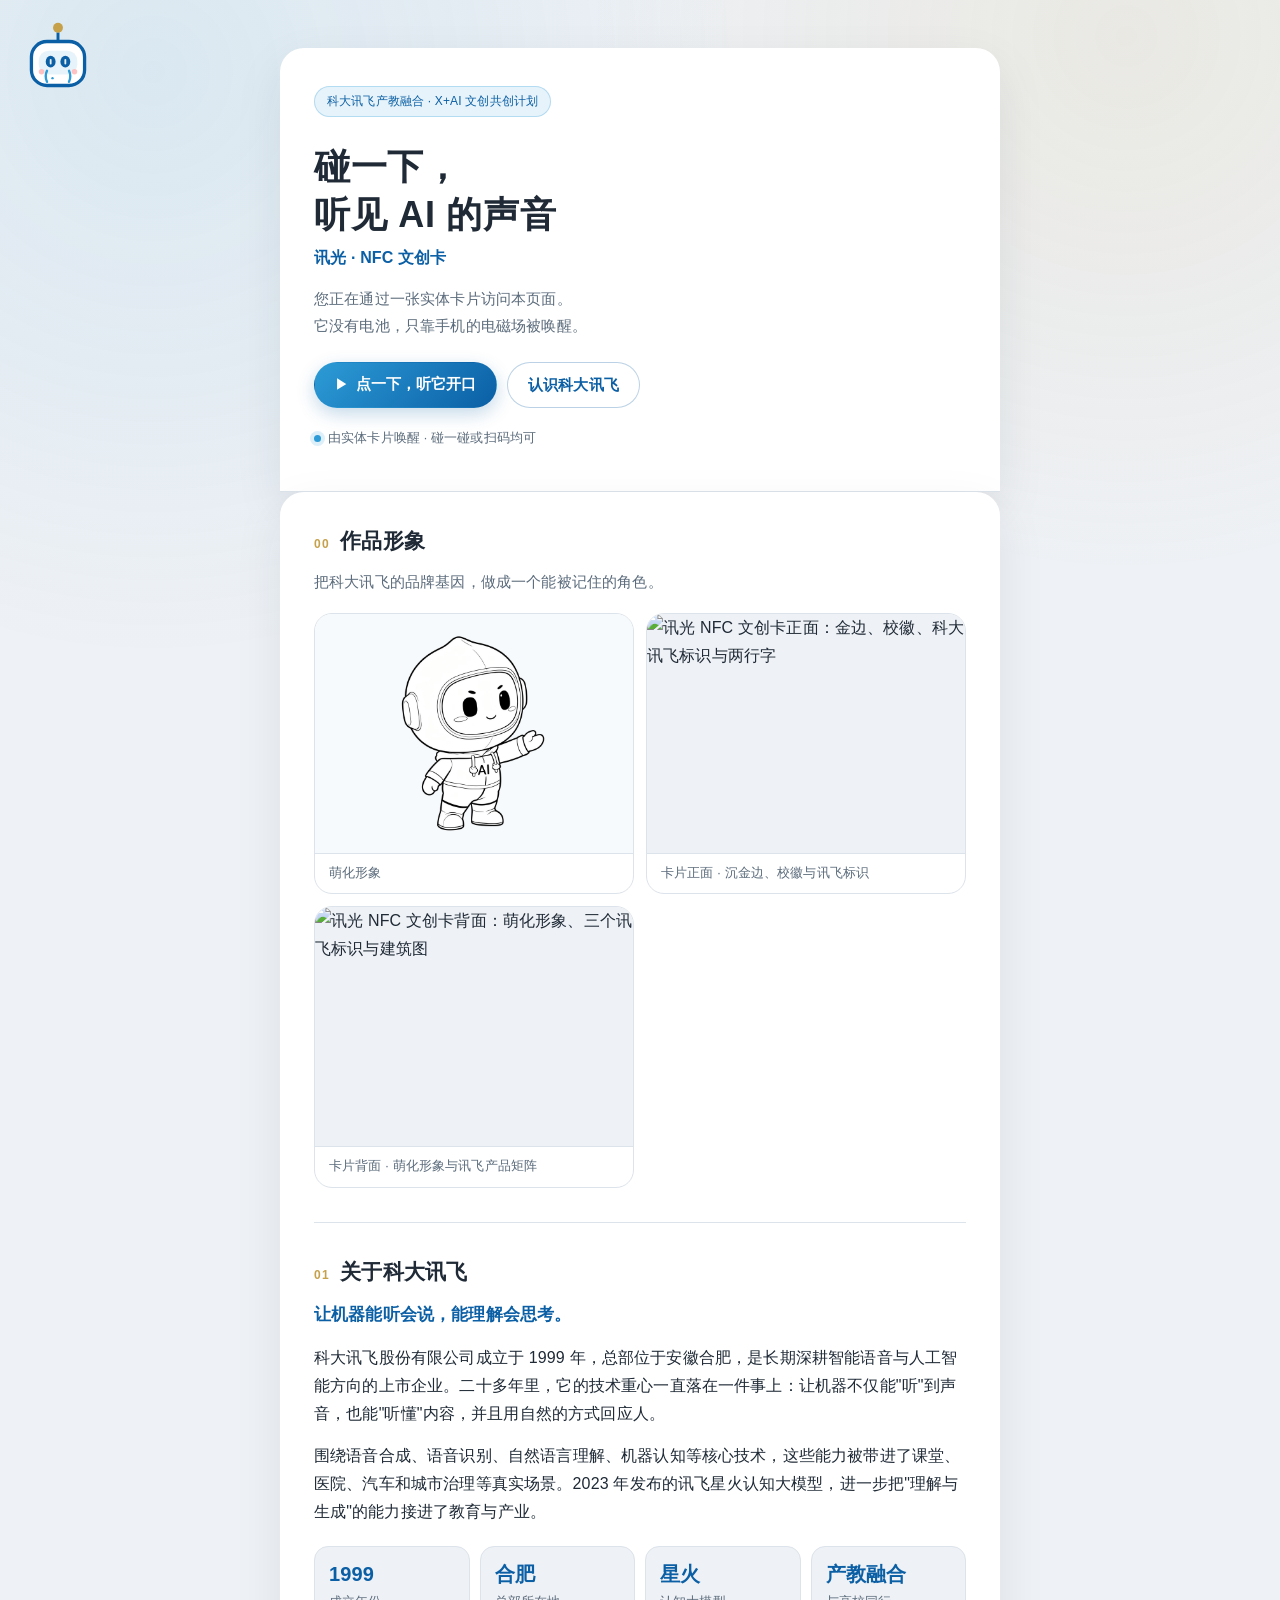
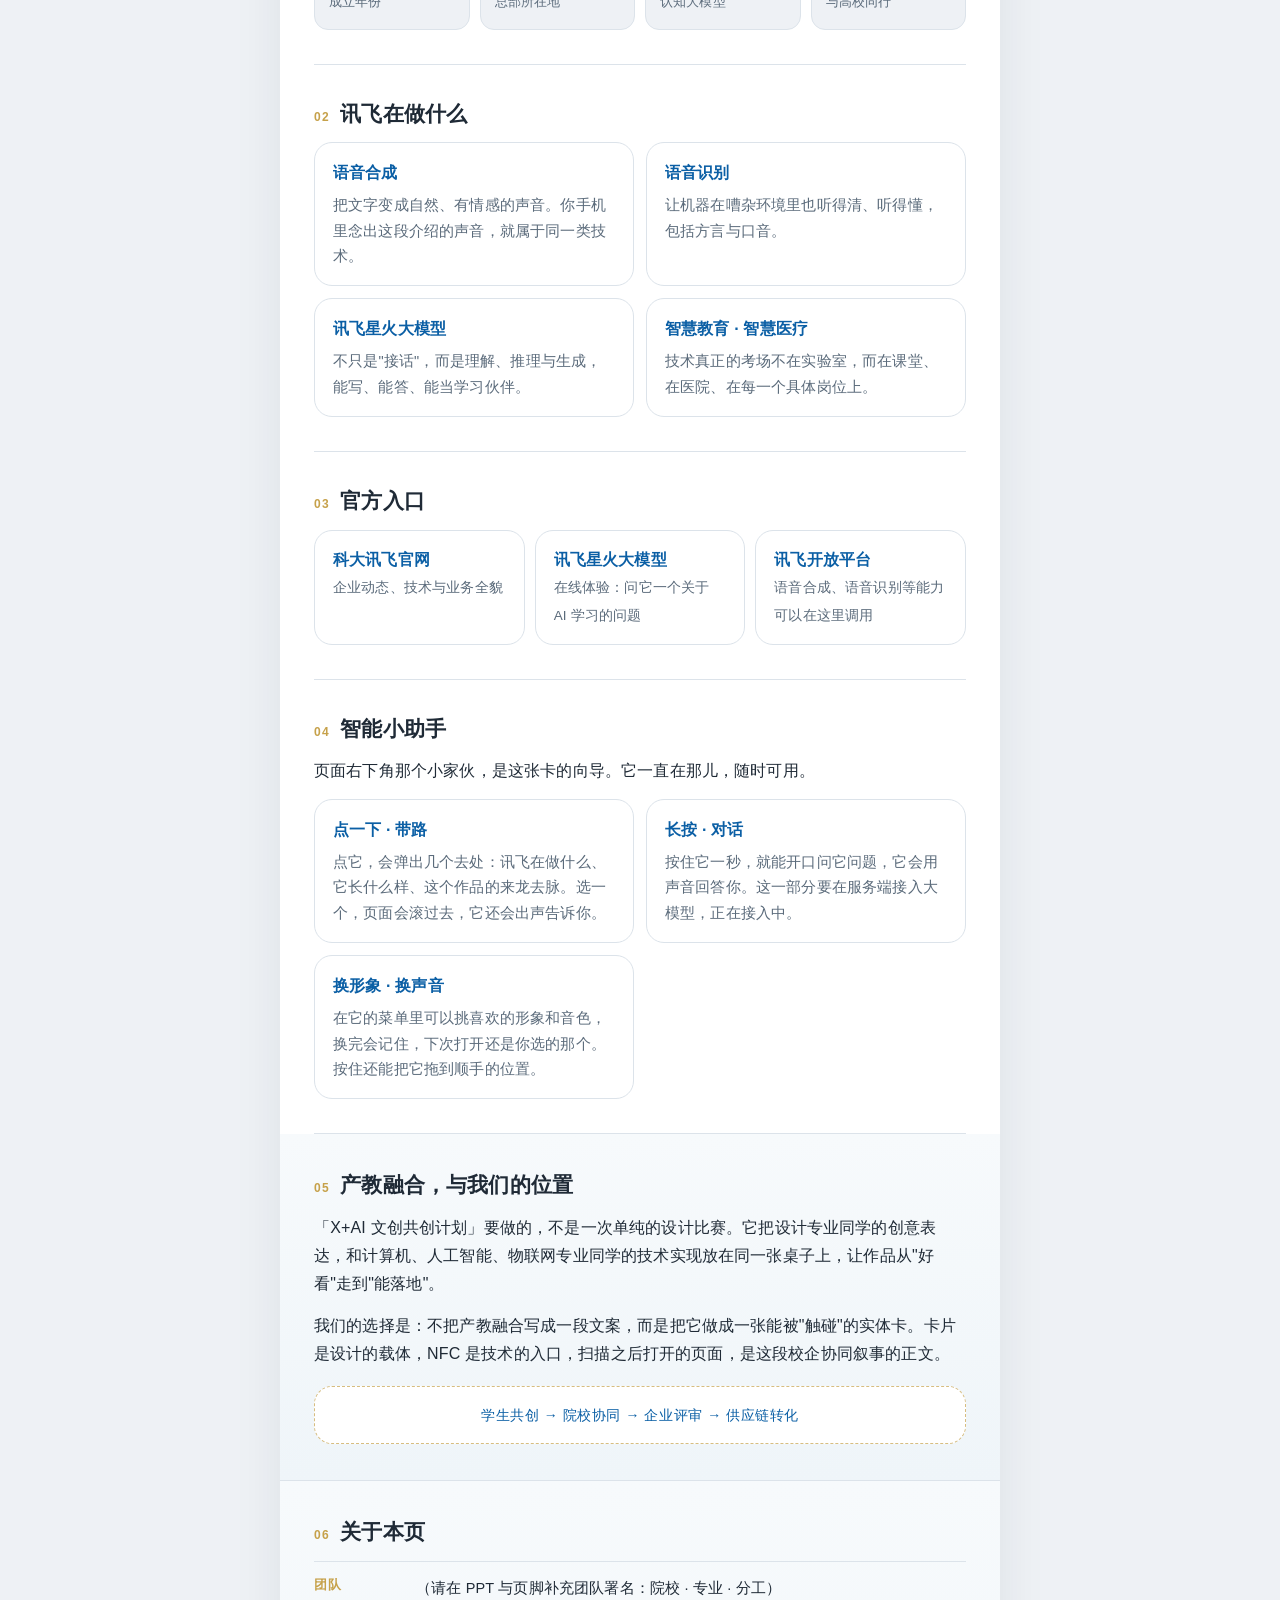
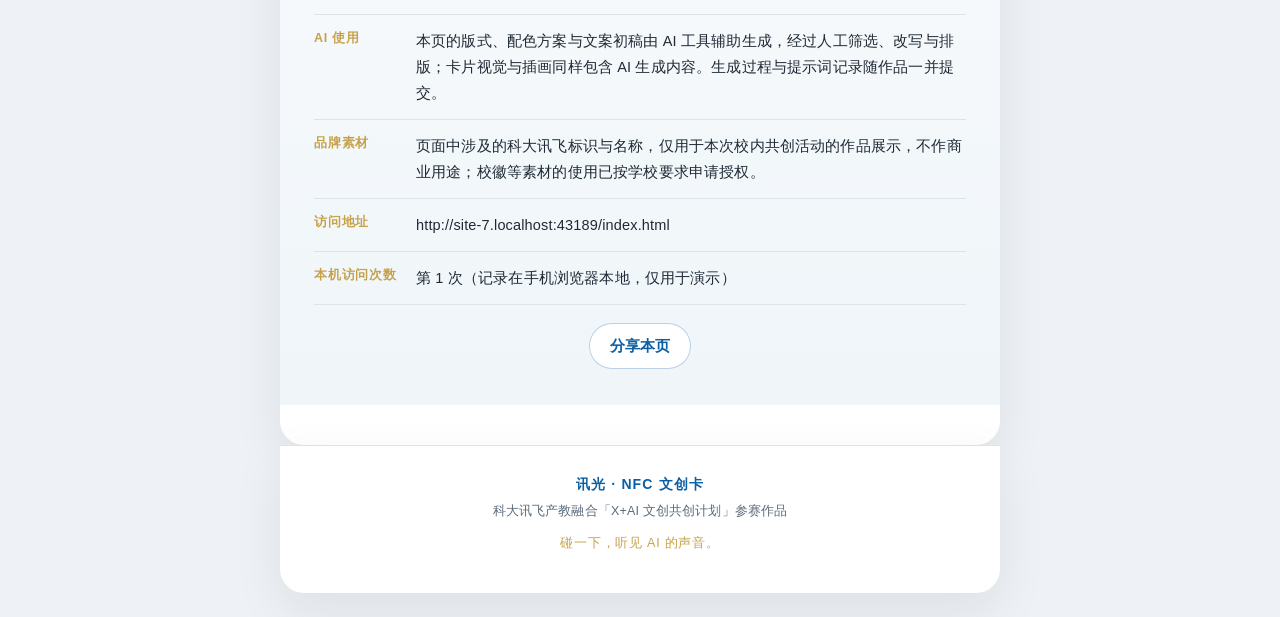
==== commit 3f92bbb3: "update index.html" ====
--- a/index.html
+++ b/index.html
@@ -7,7 +7,7 @@
 <meta name="description" content="一张可以用手机碰开的文创卡：碰一下，认识科大讯飞，也看见产教融合里的自己。">
 <meta name="theme-color" content="#0B5FA5">
 <link rel="icon" href="assets/icon.svg" type="image/svg+xml">
-<link rel="stylesheet" href="styles.css?v=9">
+<link rel="stylesheet" href="styles.css?v=10">
 <noscript><style>[data-reveal]{opacity:1 !important;transform:none !important}</style></noscript>
 </head>
 <body>
@@ -56,9 +56,13 @@
         <img src="assets/mascot.png" alt="科大讯飞萌化形象" loading="lazy">
         <figcaption>萌化形象</figcaption>
       </figure>
-      <figure class="shot">
-        <img src="assets/card.png" alt="NFC 文创卡实物照片" loading="lazy">
-        <figcaption>卡片实物</figcaption>
+      <figure class="shot shot--card">
+        <img src="assets/card-front.png" alt="讯光 NFC 文创卡正面：金边、校徽、科大讯飞标识与两行字" loading="lazy">
+        <figcaption>卡片正面 · 沉金边、校徽与讯飞标识</figcaption>
+      </figure>
+      <figure class="shot shot--card">
+        <img src="assets/card-back.png" alt="讯光 NFC 文创卡背面：萌化形象、三个讯飞标识与建筑图" loading="lazy">
+        <figcaption>卡片背面 · 萌化形象与讯飞产品矩阵</figcaption>
       </figure>
     </div>
     
